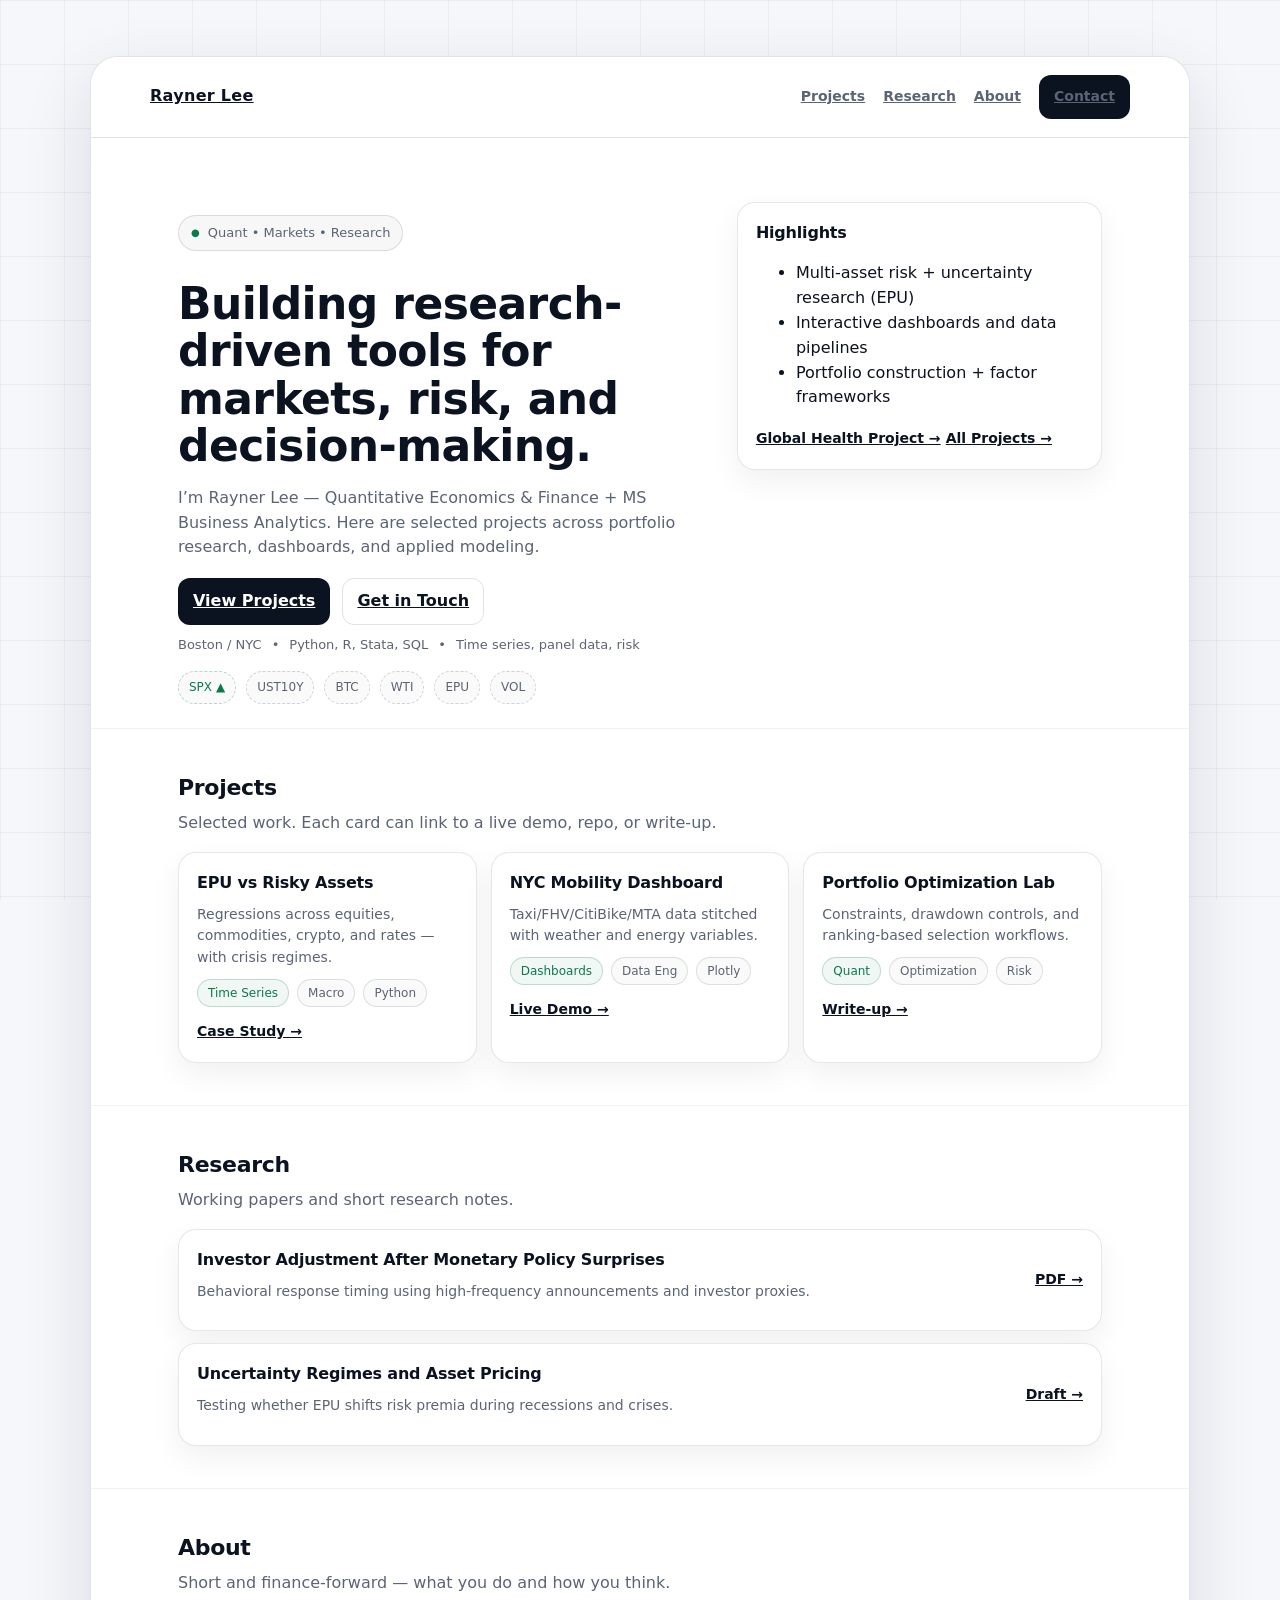
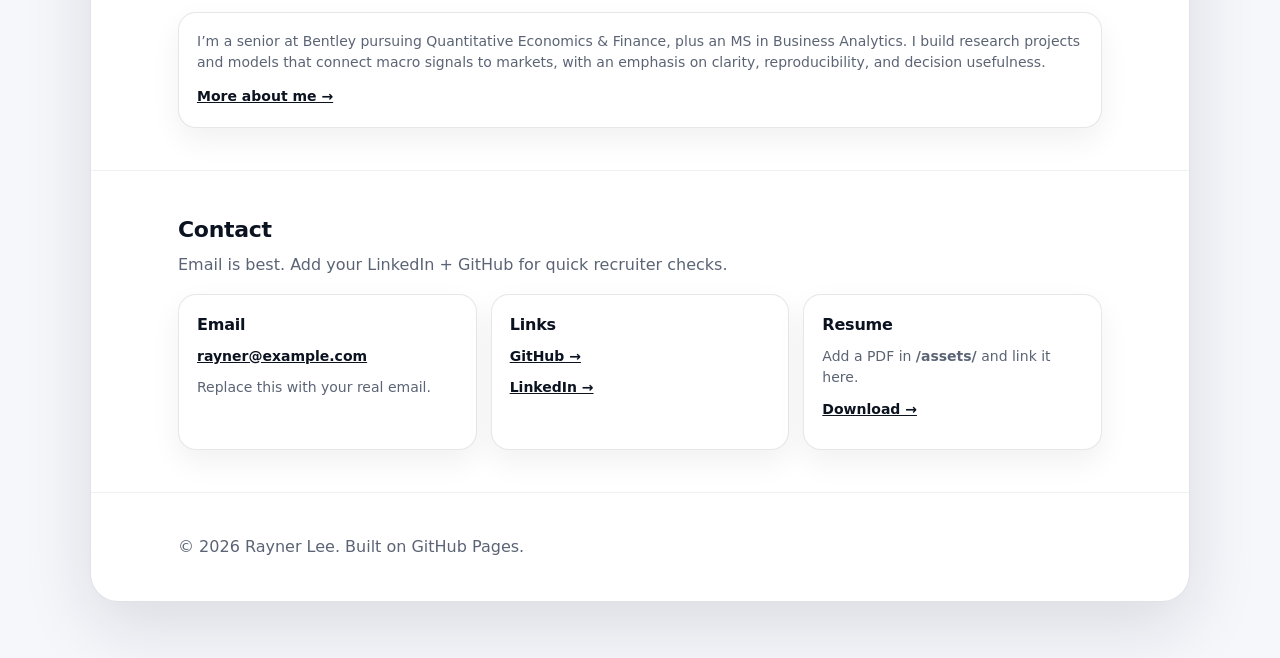
==== index.html @ f7253c4e "Edit index and css" ====
<!doctype html>
<html lang="en">
<head>
  <meta charset="utf-8" />
  <meta name="viewport" content="width=device-width, initial-scale=1" />
  <title>Rayner Lee | Portfolio</title>
  <meta name="description" content="Rayner Lee — Quantitative Economics & Finance | Business Analytics. Portfolio, projects, research, and contact." />
  <link rel="stylesheet" href="assets/css/styles.css" />
</head>

<body>
  <div class="bg-grid"></div>
  <div class="bg-orb"></div>

  <div class="page">

    <header class="nav">
      <div class="container nav-inner">
        <a class="brand" href="#">Rayner Lee</a>

        <nav class="nav-links">
          <a href="#projects">Projects</a>
          <a href="#research">Research</a>
          <a href="#about">About</a>
          <a class="btn" href="#contact">Contact</a>
        </nav>
      </div>
    </header>

    <main>
      <section class="hero">
        <div class="container hero-grid">
          <div>
            <p class="pill">Quant • Markets • Research</p>

            <h1>Building research-driven tools for markets, risk, and decision-making.</h1>

            <p class="sub">
              I’m Rayner Lee — Quantitative Economics &amp; Finance + MS Business Analytics.
              Here are selected projects across portfolio research, dashboards, and applied modeling.
            </p>

            <div class="cta">
              <a class="btn" href="#projects">View Projects</a>
              <a class="btn ghost" href="#contact">Get in Touch</a>
            </div>

            <div class="meta">
              <span>Boston / NYC</span>
              <span>•</span>
              <span>Python, R, Stata, SQL</span>
              <span>•</span>
              <span>Time series, panel data, risk</span>
            </div>

            <!-- Optional “finance ticker” strip -->
            <div class="ticker">
              <span>SPX ▲</span>
              <span>UST10Y</span>
              <span>BTC</span>
              <span>WTI</span>
              <span>EPU</span>
              <span>VOL</span>
            </div>
          </div>

          <div class="card hero-card">
            <h3>Highlights</h3>
            <ul>
              <li>Multi-asset risk + uncertainty research (EPU)</li>
              <li>Interactive dashboards and data pipelines</li>
              <li>Portfolio construction + factor frameworks</li>
            </ul>

            <div class="links">
              <a href="globalhealth/" class="link">Global Health Project →</a>
              <a href="#projects" class="link">All Projects →</a>
            </div>
          </div>
        </div>
      </section>

      <!-- PROJECTS -->
      <section id="projects" class="section">
        <div class="container">
          <div class="section-head">
            <h2>Projects</h2>
            <p>Selected work. Each card can link to a live demo, repo, or write-up.</p>
          </div>

          <div class="grid">
            <article class="card">
              <h3>EPU vs Risky Assets</h3>
              <p>Regressions across equities, commodities, crypto, and rates — with crisis regimes.</p>
              <div class="tags">
                <span>Time Series</span><span>Macro</span><span>Python</span>
              </div>
              <a class="link" href="#">Case Study →</a>
            </article>

            <article class="card">
              <h3>NYC Mobility Dashboard</h3>
              <p>Taxi/FHV/CitiBike/MTA data stitched with weather and energy variables.</p>
              <div class="tags">
                <span>Dashboards</span><span>Data Eng</span><span>Plotly</span>
              </div>
              <a class="link" href="#">Live Demo →</a>
            </article>

            <article class="card">
              <h3>Portfolio Optimization Lab</h3>
              <p>Constraints, drawdown controls, and ranking-based selection workflows.</p>
              <div class="tags">
                <span>Quant</span><span>Optimization</span><span>Risk</span>
              </div>
              <a class="link" href="#">Write-up →</a>
            </article>
          </div>
        </div>
      </section>

      <!-- RESEARCH -->
      <section id="research" class="section">
        <div class="container">
          <div class="section-head">
            <h2>Research</h2>
            <p>Working papers and short research notes.</p>
          </div>

          <div class="stack">
            <div class="card row">
              <div>
                <h3>Investor Adjustment After Monetary Policy Surprises</h3>
                <p>Behavioral response timing using high-frequency announcements and investor proxies.</p>
              </div>
              <a class="link" href="#">PDF →</a>
            </div>

            <div class="card row">
              <div>
                <h3>Uncertainty Regimes and Asset Pricing</h3>
                <p>Testing whether EPU shifts risk premia during recessions and crises.</p>
              </div>
              <a class="link" href="#">Draft →</a>
            </div>
          </div>
        </div>
      </section>

      <!-- ABOUT -->
      <section id="about" class="section">
        <div class="container">
          <div class="section-head">
            <h2>About</h2>
            <p>Short and finance-forward — what you do and how you think.</p>
          </div>

          <div class="card">
            <p>
              I’m a senior at Bentley pursuing Quantitative Economics &amp; Finance, plus an MS in Business Analytics.
              I build research projects and models that connect macro signals to markets, with an emphasis on
              clarity, reproducibility, and decision usefulness.
            </p>
            <a class="link" href="#">More about me →</a>
          </div>
        </div>
      </section>

      <!-- CONTACT -->
      <section id="contact" class="section">
        <div class="container">
          <div class="section-head">
            <h2>Contact</h2>
            <p>Email is best. Add your LinkedIn + GitHub for quick recruiter checks.</p>
          </div>

          <div class="grid">
            <div class="card">
              <h3>Email</h3>
              <p><a class="link" href="mailto:rayner@example.com">rayner@example.com</a></p>
              <p class="muted">Replace this with your real email.</p>
            </div>

            <div class="card">
              <h3>Links</h3>
              <p><a class="link" href="https://github.com/rjlee01">GitHub →</a></p>
              <p><a class="link" href="#">LinkedIn →</a></p>
            </div>

            <div class="card">
              <h3>Resume</h3>
              <p class="muted">Add a PDF in <strong>/assets/</strong> and link it here.</p>
              <p><a class="link" href="assets/Rayner_Lee_Resume.pdf" target="_blank" rel="noreferrer">Download →</a></p>
            </div>
          </div>
        </div>
      </section>
    </main>

    <footer class="footer">
      <div class="container">
        <p class="muted">© <span id="y"></span> Rayner Lee. Built on GitHub Pages.</p>
      </div>
    </footer>

  </div>

  <script>
    document.getElementById("y").textContent = new Date().getFullYear();
  </script>
</body>
</html>
---- assets/css/styles.css ----
:root{
  --bg: #f6f7fb;
  --panel: #ffffff;
  --text: #0b1220;
  --muted: #5b6475;
  --line: rgba(15, 23, 42, .12);

  /* finance accents */
  --navy: #0b1220;
  --green: #0a7a4b;
  --accent: #0b1220;  /* keep it institutional */
}

*{box-sizing:border-box}
html,body{margin:0;padding:0}

body{
  font-family: ui-sans-serif, system-ui, -apple-system, Segoe UI, Roboto, Helvetica, Arial;
  color: var(--text);
  background: var(--bg);
  line-height: 1.55;
}

/* ===== background like your references ===== */
.bg-grid{
  position: fixed;
  inset: 0;
  background-image:
    linear-gradient(to right, rgba(15,23,42,.045) 1px, transparent 1px),
    linear-gradient(to bottom, rgba(15,23,42,.045) 1px, transparent 1px);
  background-size: 64px 64px;
  pointer-events: none;
  z-index: 0;
}

.bg-orb{
  position: fixed;
  width: 900px;
  height: 900px;
  border-radius: 999px;
  left: 50%;
  top: 55%;
  transform: translate(-50%, -50%);
  background: radial-gradient(circle at 50% 50%, rgba(11,18,32,.06), rgba(11,18,32,0) 65%);
  pointer-events: none;
  z-index: 0;
}

/* ===== “rounded canvas” page ===== */
.page{
  position: relative;
  z-index: 1;
  max-width: 1100px;
  margin: 56px auto;
  padding: 0;
  background: var(--panel);
  border: 1px solid var(--line);
  border-radius: 28px;
  box-shadow: 0 24px 70px rgba(15, 23, 42, .12);
  overflow: hidden;
}

/* container inside the panel */
.container{
  max-width: 980px;
  margin: 0 auto;
  padding: 0 28px;
}

/* ===== nav inside the panel ===== */
.nav{
  position: sticky;
  top: 0;
  background: rgba(255,255,255,.92);
  backdrop-filter: blur(10px);
  border-bottom: 1px solid var(--line);
  z-index: 20;
}
.nav-inner{
  display:flex;
  align-items:center;
  justify-content:space-between;
  padding: 18px 0;
}
.brand{
  font-weight: 800;
  letter-spacing: .3px;
  color: var(--navy);
}
.nav-links{
  display:flex;
  gap: 18px;
  align-items:center;
}
.nav-links a{
  color: var(--muted);
  font-weight: 600;
  font-size: 14px;
}
.nav-links a:hover{color: var(--text)}

/* ===== buttons: finance / institutional ===== */
.btn{
  display:inline-flex;
  align-items:center;
  justify-content:center;
  padding: 10px 14px;
  border-radius: 12px;
  background: var(--accent);
  color: white;
  font-weight: 700;
  border: 1px solid rgba(11,18,32,.25);
}
.btn:hover{filter: brightness(1.06)}
.btn.ghost{
  background: transparent;
  color: var(--text);
  border: 1px solid var(--line);
}
.btn.ghost:hover{border-color: rgba(15,23,42,.22)}

/* ===== hero ===== */
.hero{
  padding: 64px 0 24px;
}

.hero-grid{
  display:grid;
  grid-template-columns: 1.25fr .85fr;
  gap: 22px;
  align-items: start;
}

.pill{
  display:inline-flex;
  align-items:center;
  gap: 8px;
  padding: 7px 12px;
  border: 1px solid var(--line);
  border-radius: 999px;
  color: var(--muted);
  font-size: 13px;
  background: rgba(15,23,42,.03);
}
.pill::before{
  content: "●";
  font-size: 10px;
  color: var(--green);
}

h1{
  font-size: 44px;
  line-height: 1.08;
  margin: 16px 0 10px;
  letter-spacing: -.6px;
}

.sub{
  color: var(--muted);
  font-size: 16px;
  max-width: 60ch;
}

.cta{
  display:flex;
  gap: 12px;
  margin: 18px 0 10px;
}

.meta{
  display:flex;
  gap: 10px;
  flex-wrap: wrap;
  color: var(--muted);
  font-size: 13px;
}

/* ===== section styling like clean portfolio templates ===== */
.section{
  padding: 42px 0;
  border-top: 1px solid rgba(15,23,42,.06);
}

.section-head{
  margin-bottom: 16px;
}
.section-head h2{
  margin: 0 0 6px;
  font-size: 22px;
  letter-spacing: -.3px;
}
.section-head p{
  margin: 0;
  color: var(--muted);
}

/* ===== cards: minimal, tight, finance ===== */
.grid{
  display:grid;
  grid-template-columns: repeat(3, 1fr);
  gap: 14px;
}

.stack{
  display:flex;
  flex-direction: column;
  gap: 12px;
}

.card{
  background: #fff;
  border: 1px solid rgba(15,23,42,.10);
  border-radius: 18px;
  padding: 18px;
  box-shadow: 0 12px 30px rgba(15, 23, 42, .06);
}

.card h3{
  margin: 0 0 8px;
  font-size: 16px;
  letter-spacing: -.2px;
}
.card p{
  margin: 0 0 10px;
  color: var(--muted);
  font-size: 14px;
}

.tags{
  display:flex;
  gap: 8px;
  flex-wrap: wrap;
  margin: 10px 0 12px;
}
.tags span{
  font-size: 12px;
  color: var(--muted);
  border: 1px solid rgba(15,23,42,.12);
  padding: 4px 10px;
  border-radius: 999px;
  background: rgba(15,23,42,.02);
}

/* make one tag look like "ticker" */
.tags span:first-child{
  color: var(--green);
  border-color: rgba(10,122,75,.22);
  background: rgba(10,122,75,.06);
}

/* row cards */
.row{
  display:flex;
  justify-content: space-between;
  gap: 14px;
  align-items: center;
}

.link{
  color: var(--navy);
  font-weight: 700;
  font-size: 14px;
}
.link:hover{text-decoration: underline}

.footer{
  padding: 26px 0;
  color: var(--muted);
  border-top: 1px solid rgba(15,23,42,.06);
}
.muted{color: var(--muted)}

/* responsive */
@media (max-width: 920px){
  .page{margin: 18px 14px; border-radius: 22px;}
  .hero-grid{grid-template-columns: 1fr}
  .grid{grid-template-columns: 1fr}
  h1{font-size: 34px}
}

.ticker{
  margin-top: 16px;
  display:flex;
  gap:10px;
  flex-wrap:wrap;
}
.ticker span{
  font-size: 12px;
  color: var(--muted);
  border: 1px dashed rgba(15,23,42,.18);
  padding: 6px 10px;
  border-radius: 999px;
  background: rgba(15,23,42,.02);
}
.ticker span:first-child{ color: var(--green); border-color: rgba(10,122,75,.28); }
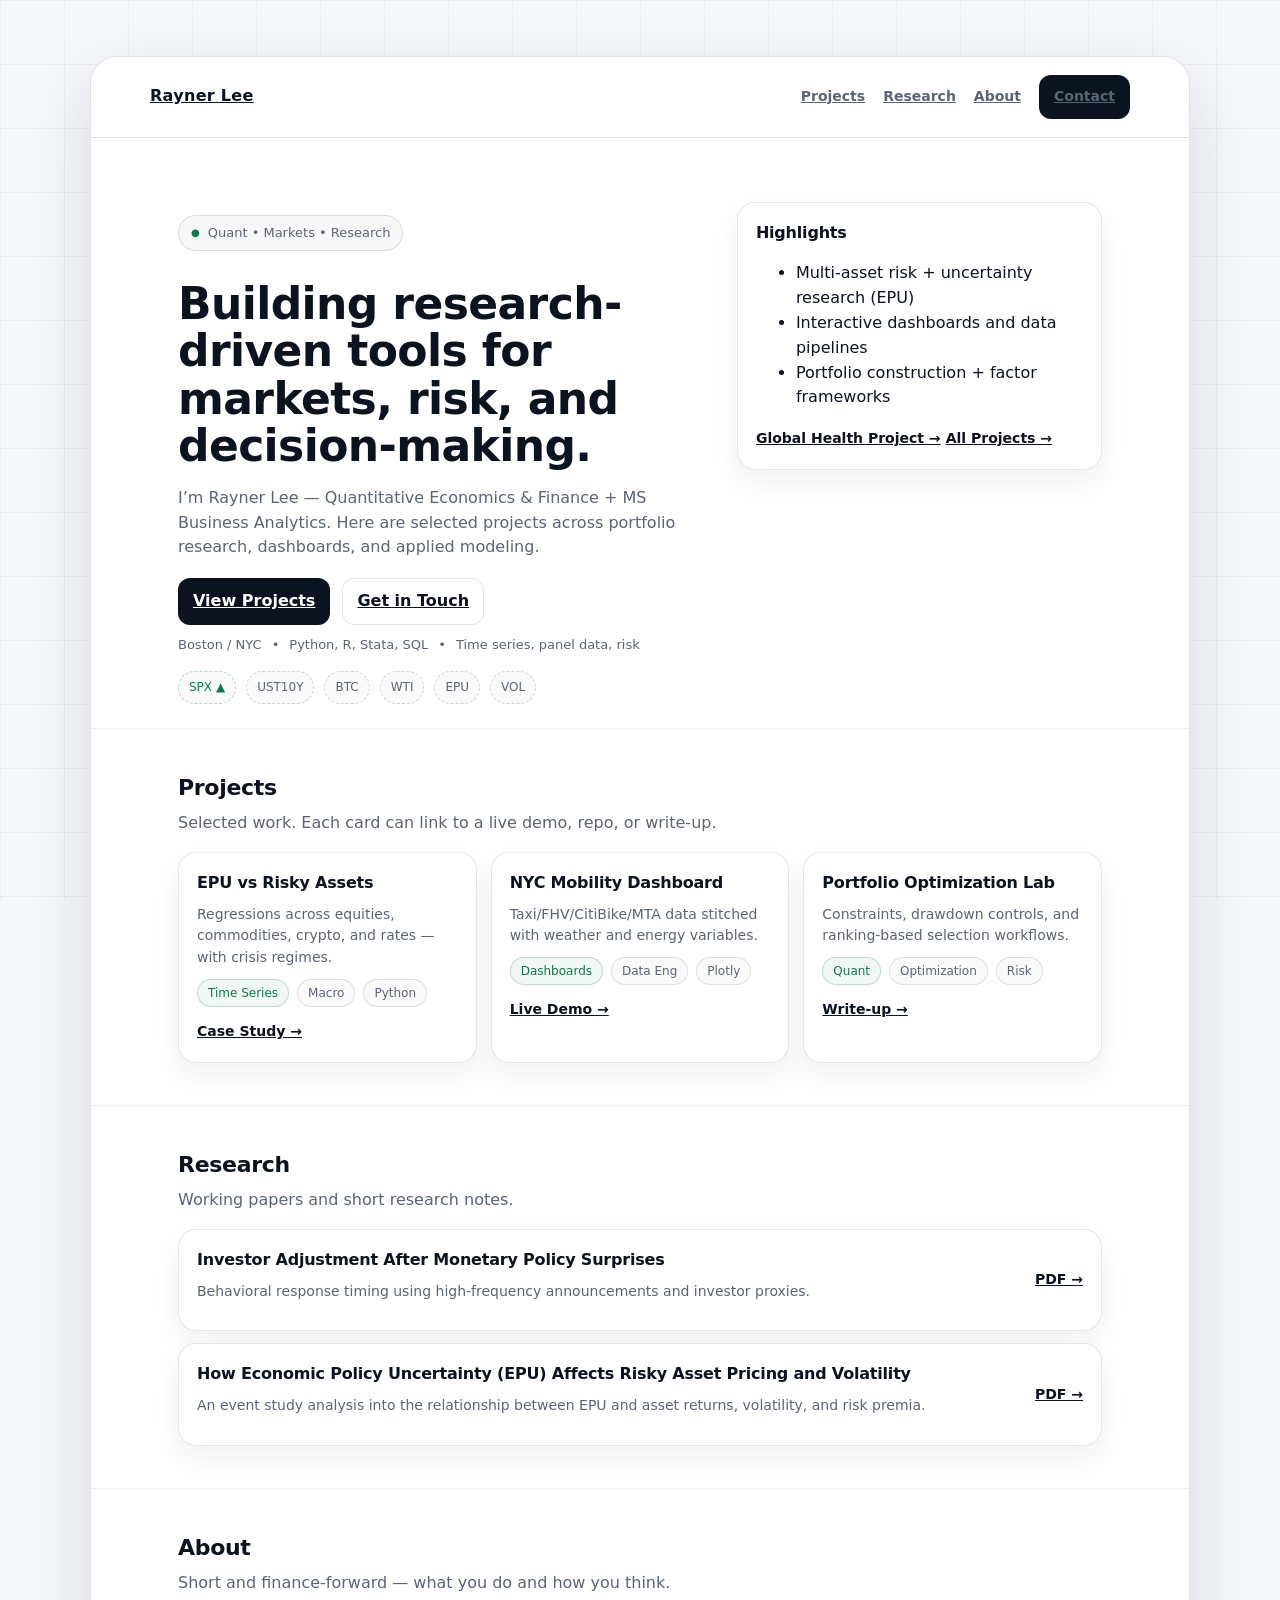
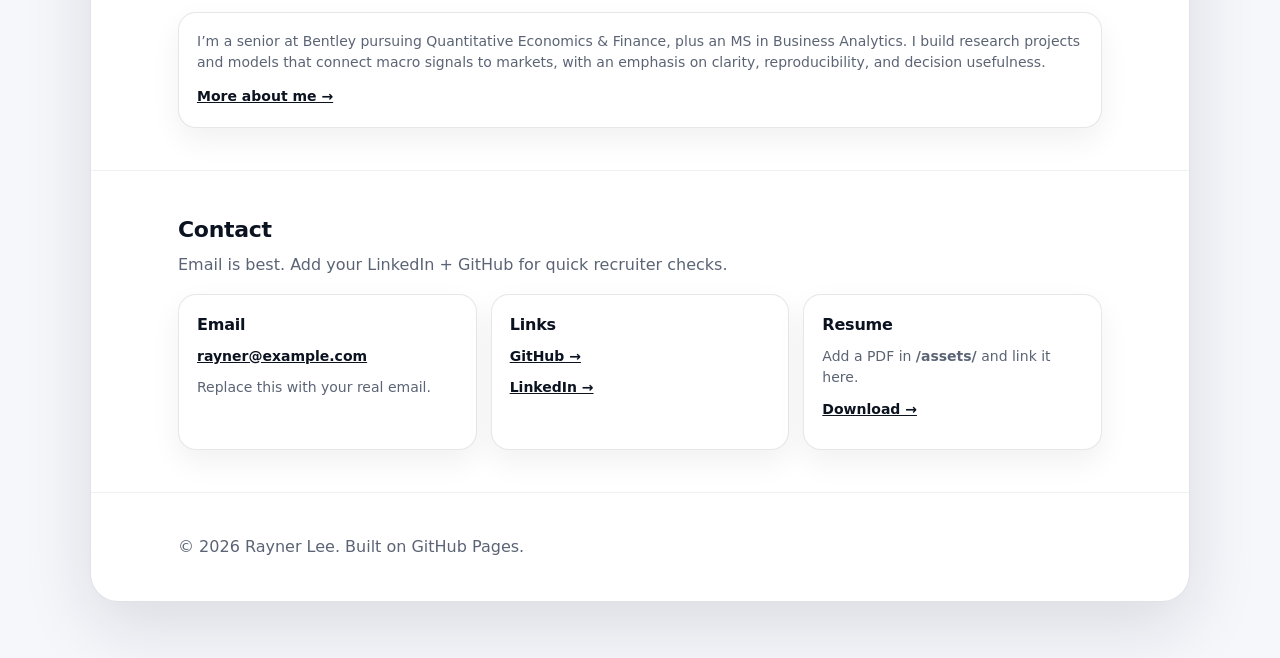
==== commit c84600a7: "Fixed PDF EPU" ====
--- a/index.html
+++ b/index.html
@@ -138,10 +138,10 @@
 
             <div class="card row">
               <div>
-                <h3>Uncertainty Regimes and Asset Pricing</h3>
-                <p>Testing whether EPU shifts risk premia during recessions and crises.</p>
-              </div>
-              <a class="link" href="#">Draft →</a>
+                <h3>How Economic Policy Uncertainty (EPU) Affects Risky Asset Pricing and Volatility</h3>
+                <p>An event study analysis into the relationship between EPU and asset returns, volatility, and risk premia.</p>
+              </div>
+              <a class="link" href="assets/EPU_Risky_Assets.pdf" target="_blank" rel="noreferrer">PDF →</a>
             </div>
           </div>
         </div>
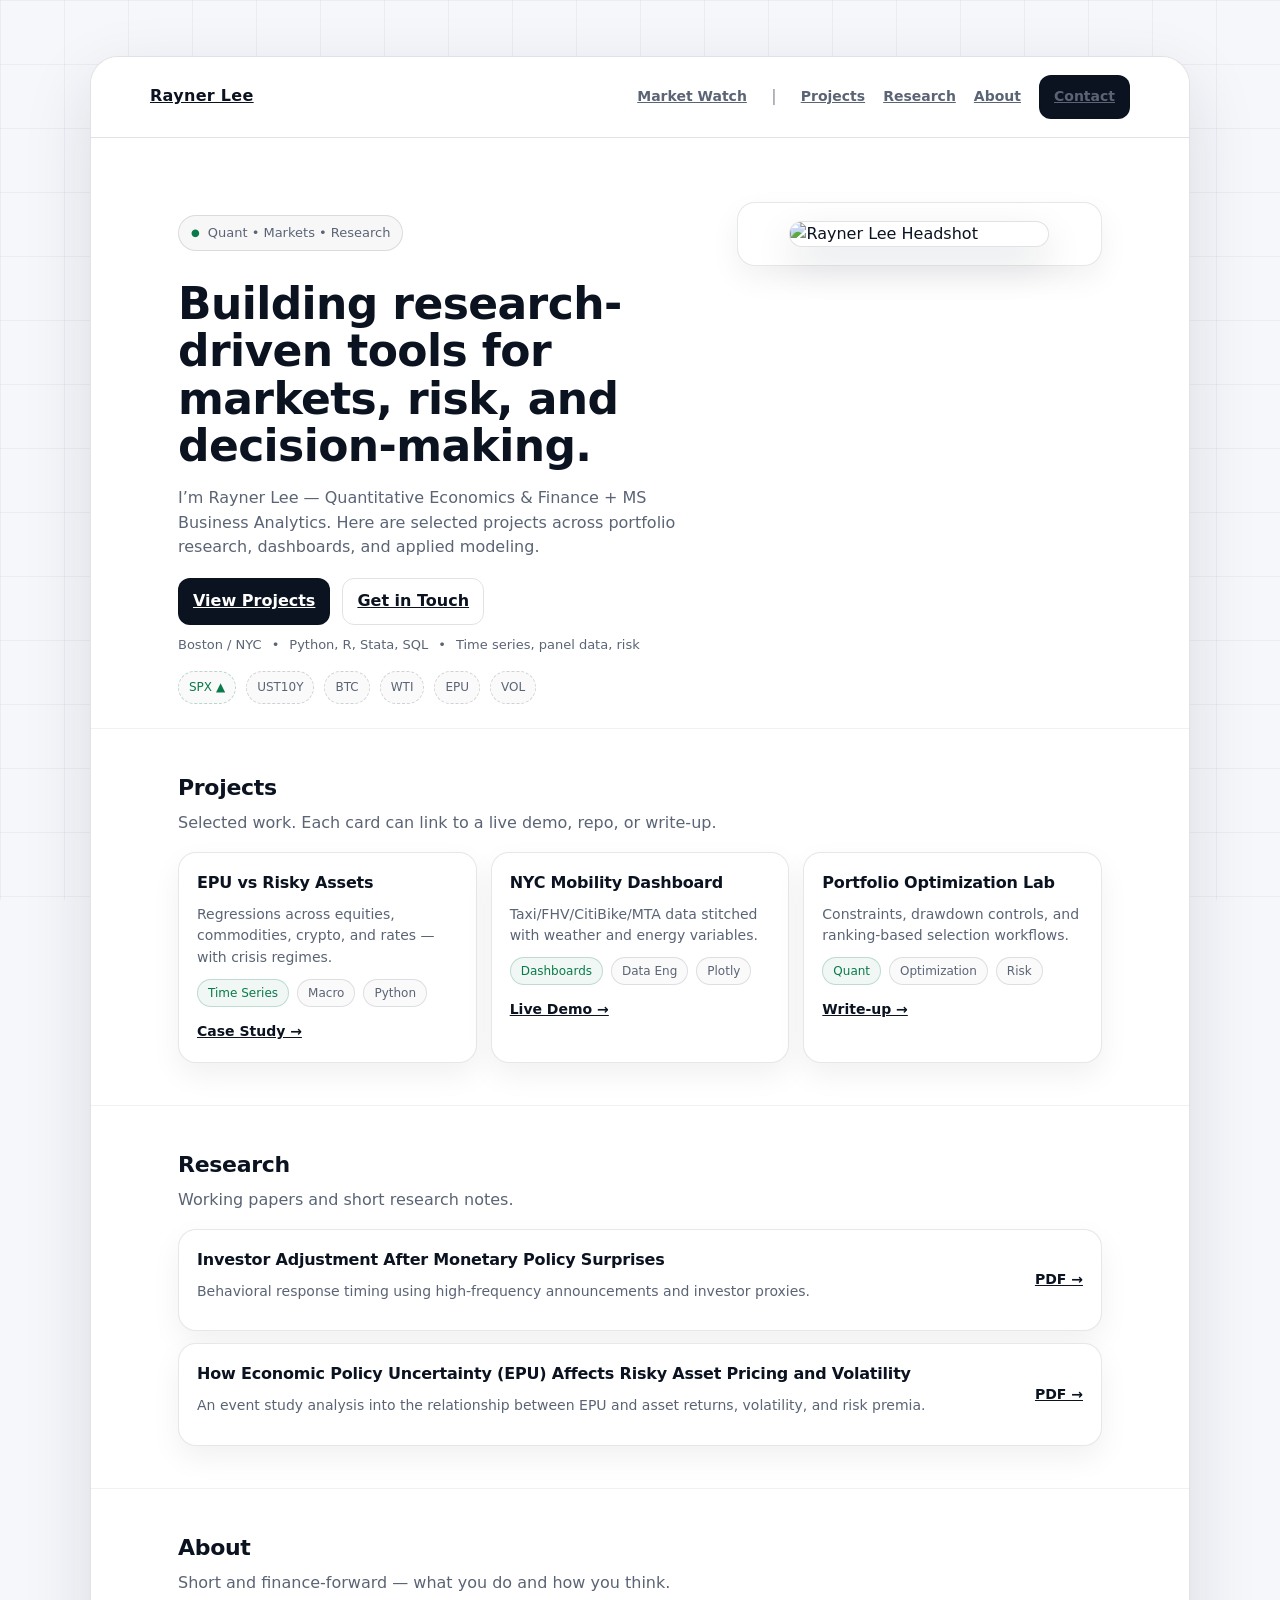
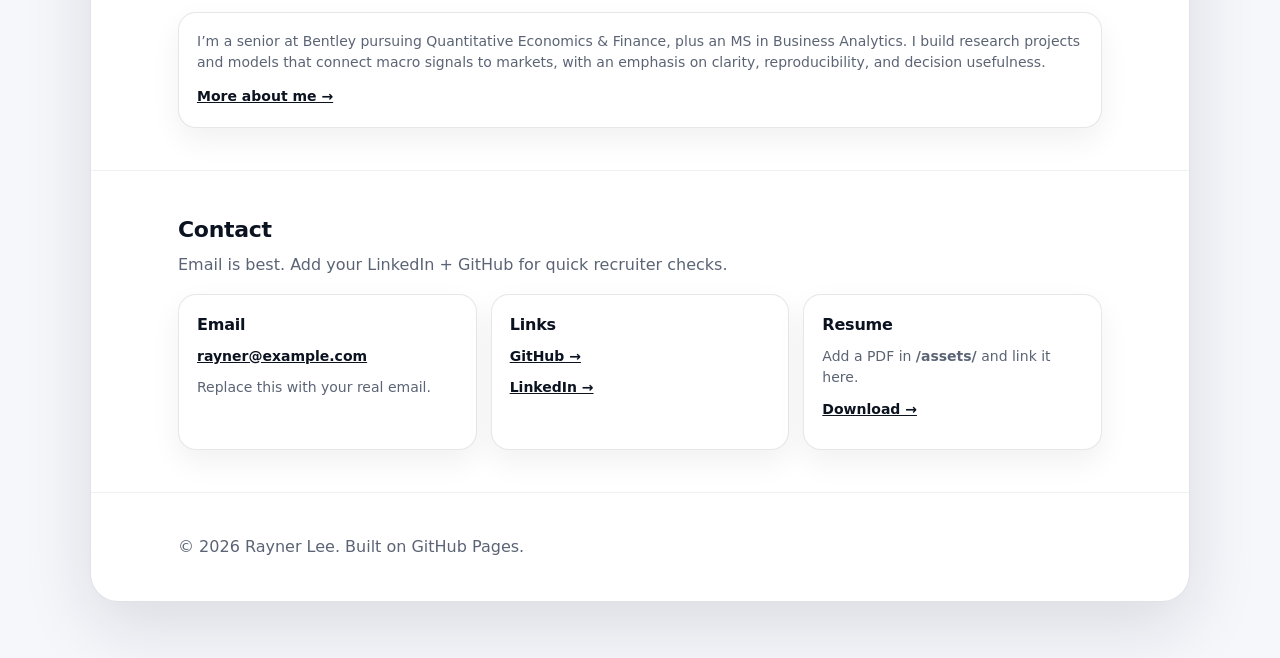
==== commit 9d19e0e9: "Edit heading and photo" ====
--- a/index.html
+++ b/index.html
@@ -19,6 +19,10 @@
         <a class="brand" href="#">Rayner Lee</a>
 
         <nav class="nav-links">
+          <a href="market-watch.html">Market Watch</a>
+
+          <span class="nav-sep">|</span>
+
           <a href="#projects">Projects</a>
           <a href="#research">Research</a>
           <a href="#about">About</a>
@@ -65,16 +69,8 @@
           </div>
 
           <div class="card hero-card">
-            <h3>Highlights</h3>
-            <ul>
-              <li>Multi-asset risk + uncertainty research (EPU)</li>
-              <li>Interactive dashboards and data pipelines</li>
-              <li>Portfolio construction + factor frameworks</li>
-            </ul>
-
-            <div class="links">
-              <a href="globalhealth/" class="link">Global Health Project →</a>
-              <a href="#projects" class="link">All Projects →</a>
+            <div class="hero-photo">
+                <img src="assets/img/Rayner_Headshot.jpg" alt="Rayner Lee Headshot">
             </div>
           </div>
         </div>
--- a/assets/css/styles.css
+++ b/assets/css/styles.css
@@ -99,6 +99,17 @@
 }
 .nav-links a:hover{color: var(--text)}
 
+.nav-sep{
+  color: rgba(15,23,42,.35);
+  font-weight: 600;
+  margin: 0 6px;
+  user-select: none;
+}
+
+@media (max-width: 720px){
+  .nav-sep{ display:none; }
+}
+
 /* ===== buttons: finance / institutional ===== */
 .btn{
   display:inline-flex;
@@ -293,3 +304,19 @@
   background: rgba(15,23,42,.02);
 }
 .ticker span:first-child{ color: var(--green); border-color: rgba(10,122,75,.28); }
+
+
+.hero-photo{
+  display:flex;
+  align-items:flex-start;
+  justify-content:center;
+}
+
+.hero-photo img{
+  width: 260px;
+  max-width: 100%;
+  border-radius: 18px;
+  border: 1px solid rgba(15,23,42,.12);
+  box-shadow: 0 16px 40px rgba(15,23,42,.12);
+  background: white;
+}
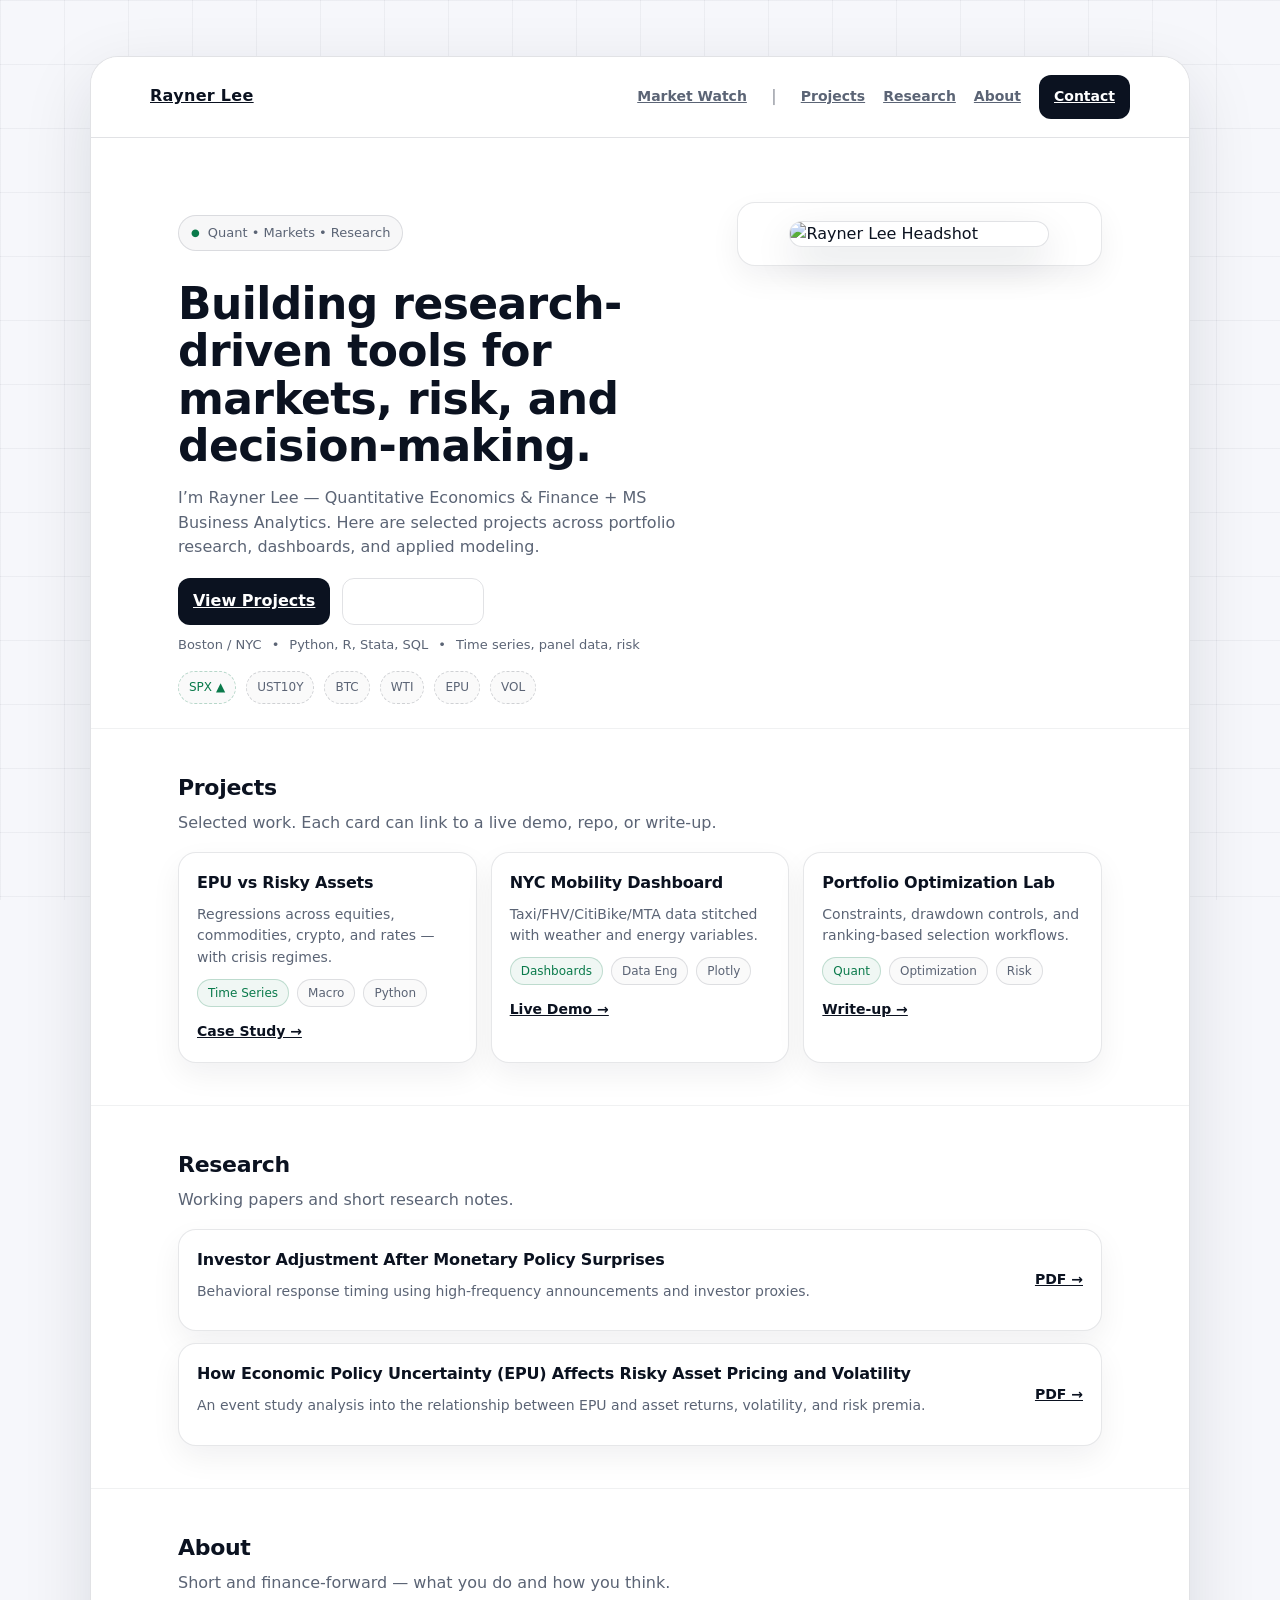
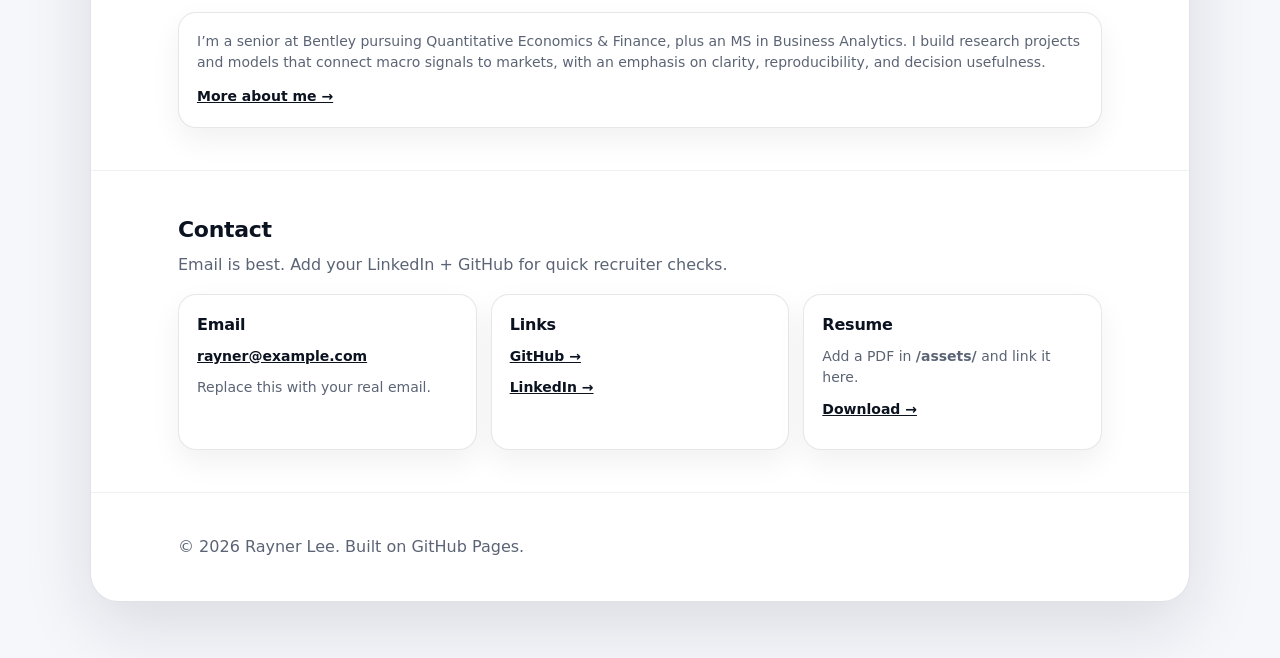
==== commit 3ecd0580: "Edit Button Color" ====
--- a/index.html
+++ b/index.html
@@ -70,7 +70,7 @@
 
           <div class="card hero-card">
             <div class="hero-photo">
-                <img src="assets/img/Rayner_Headshot.jpg" alt="Rayner Lee Headshot">
+                <img src="assets/img/Rayner_Headshot.JPG" alt="Rayner Lee Headshot">
             </div>
           </div>
         </div>
--- a/assets/css/styles.css
+++ b/assets/css/styles.css
@@ -128,7 +128,12 @@
   color: var(--text);
   border: 1px solid var(--line);
 }
-.btn.ghost:hover{border-color: rgba(15,23,42,.22)}
+.btn.ghost:hover{border-color: rgba(251, 252, 255, 0.22)}
+
+.btn,
+.btn:visited {
+  color: #ffffff !important;
+}
 
 /* ===== hero ===== */
 .hero{
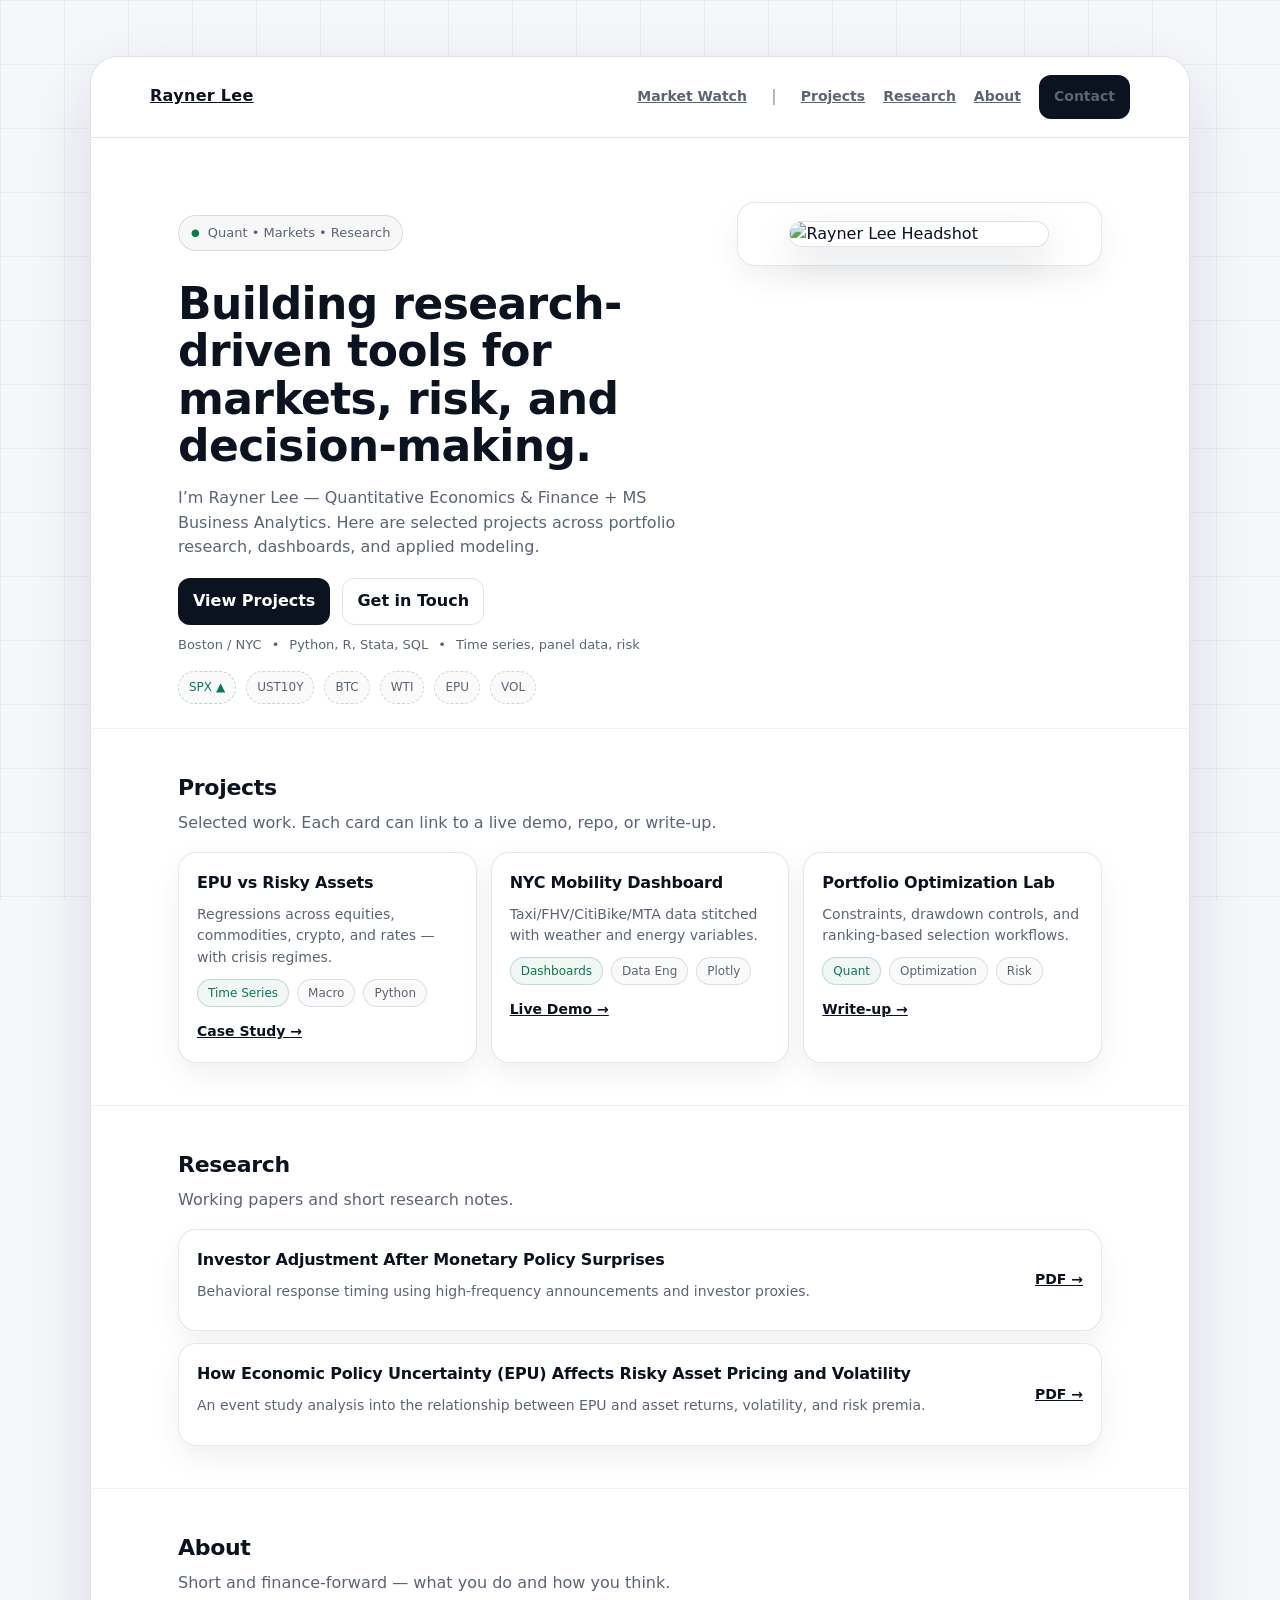
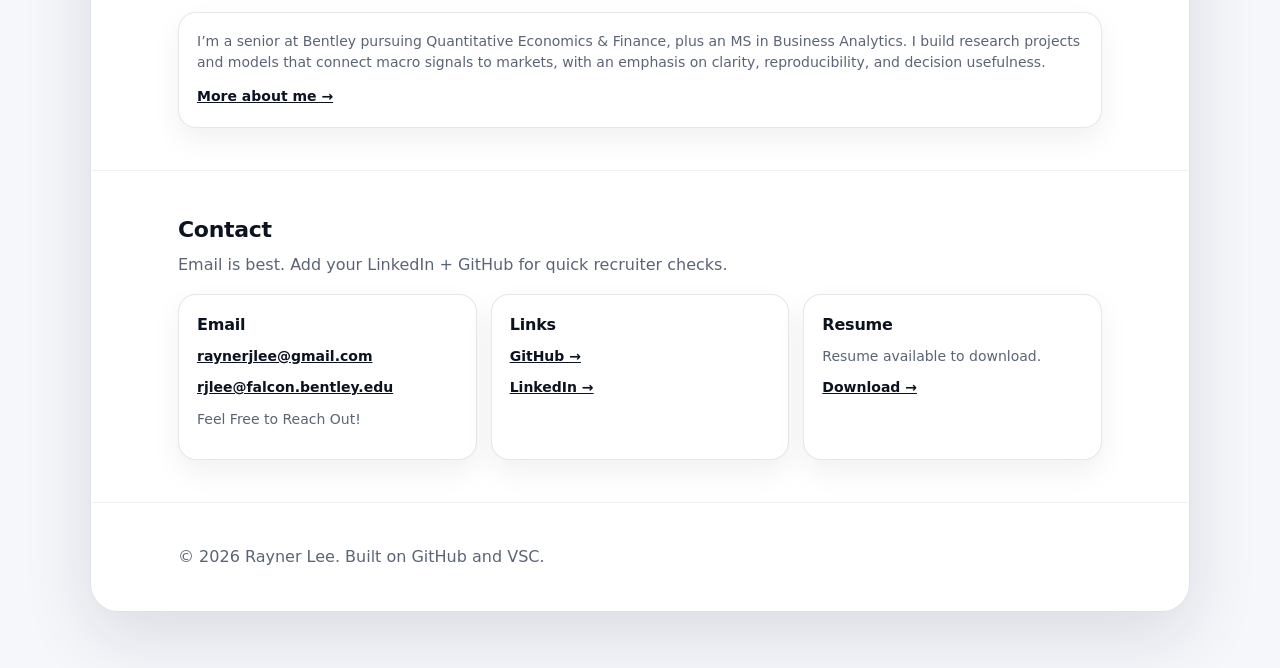
==== commit db426a7a: "Add resume and edits" ====
--- a/index.html
+++ b/index.html
@@ -173,19 +173,20 @@
           <div class="grid">
             <div class="card">
               <h3>Email</h3>
-              <p><a class="link" href="mailto:rayner@example.com">rayner@example.com</a></p>
-              <p class="muted">Replace this with your real email.</p>
+              <p><a class="link" href="mailto:raynerjlee@gmail.com">raynerjlee@gmail.com</a></p>
+              <p><a class="link" href="mailto:rjlee@falcon.bentley.edu">rjlee@falcon.bentley.edu</a></p>
+              <p class="muted">Feel Free to Reach Out!</p>
             </div>
 
             <div class="card">
               <h3>Links</h3>
               <p><a class="link" href="https://github.com/rjlee01">GitHub →</a></p>
-              <p><a class="link" href="#">LinkedIn →</a></p>
+              <p><a class="link" href="https://linkedin.com/in/raynerjlee">LinkedIn →</a></p>
             </div>
 
             <div class="card">
               <h3>Resume</h3>
-              <p class="muted">Add a PDF in <strong>/assets/</strong> and link it here.</p>
+              <p class="muted">Resume available to download.</p>
               <p><a class="link" href="assets/Rayner_Lee_Resume.pdf" target="_blank" rel="noreferrer">Download →</a></p>
             </div>
           </div>
@@ -195,7 +196,7 @@
 
     <footer class="footer">
       <div class="container">
-        <p class="muted">© <span id="y"></span> Rayner Lee. Built on GitHub Pages.</p>
+        <p class="muted">© <span id="y"></span> Rayner Lee. Built on GitHub and VSC.</p>
       </div>
     </footer>
 
--- a/assets/css/styles.css
+++ b/assets/css/styles.css
@@ -118,21 +118,31 @@
   padding: 10px 14px;
   border-radius: 12px;
   background: var(--accent);
-  color: white;
+  color: #ffffff;
   font-weight: 700;
   border: 1px solid rgba(11,18,32,.25);
-}
-.btn:hover{filter: brightness(1.06)}
+  text-decoration: none;
+}
+
+.btn:hover{
+  filter: brightness(1.06);
+  color: #ffffff;
+}
+
 .btn.ghost{
   background: transparent;
   color: var(--text);
   border: 1px solid var(--line);
 }
-.btn.ghost:hover{border-color: rgba(251, 252, 255, 0.22)}
-
-.btn,
-.btn:visited {
-  color: #ffffff !important;
+
+.btn.ghost:hover{
+  background: rgba(15,23,42,.04);
+  border-color: rgba(15,23,42,.22);
+  color: var(--text);
+}
+
+.btn:visited{
+  color: inherit;
 }
 
 /* ===== hero ===== */
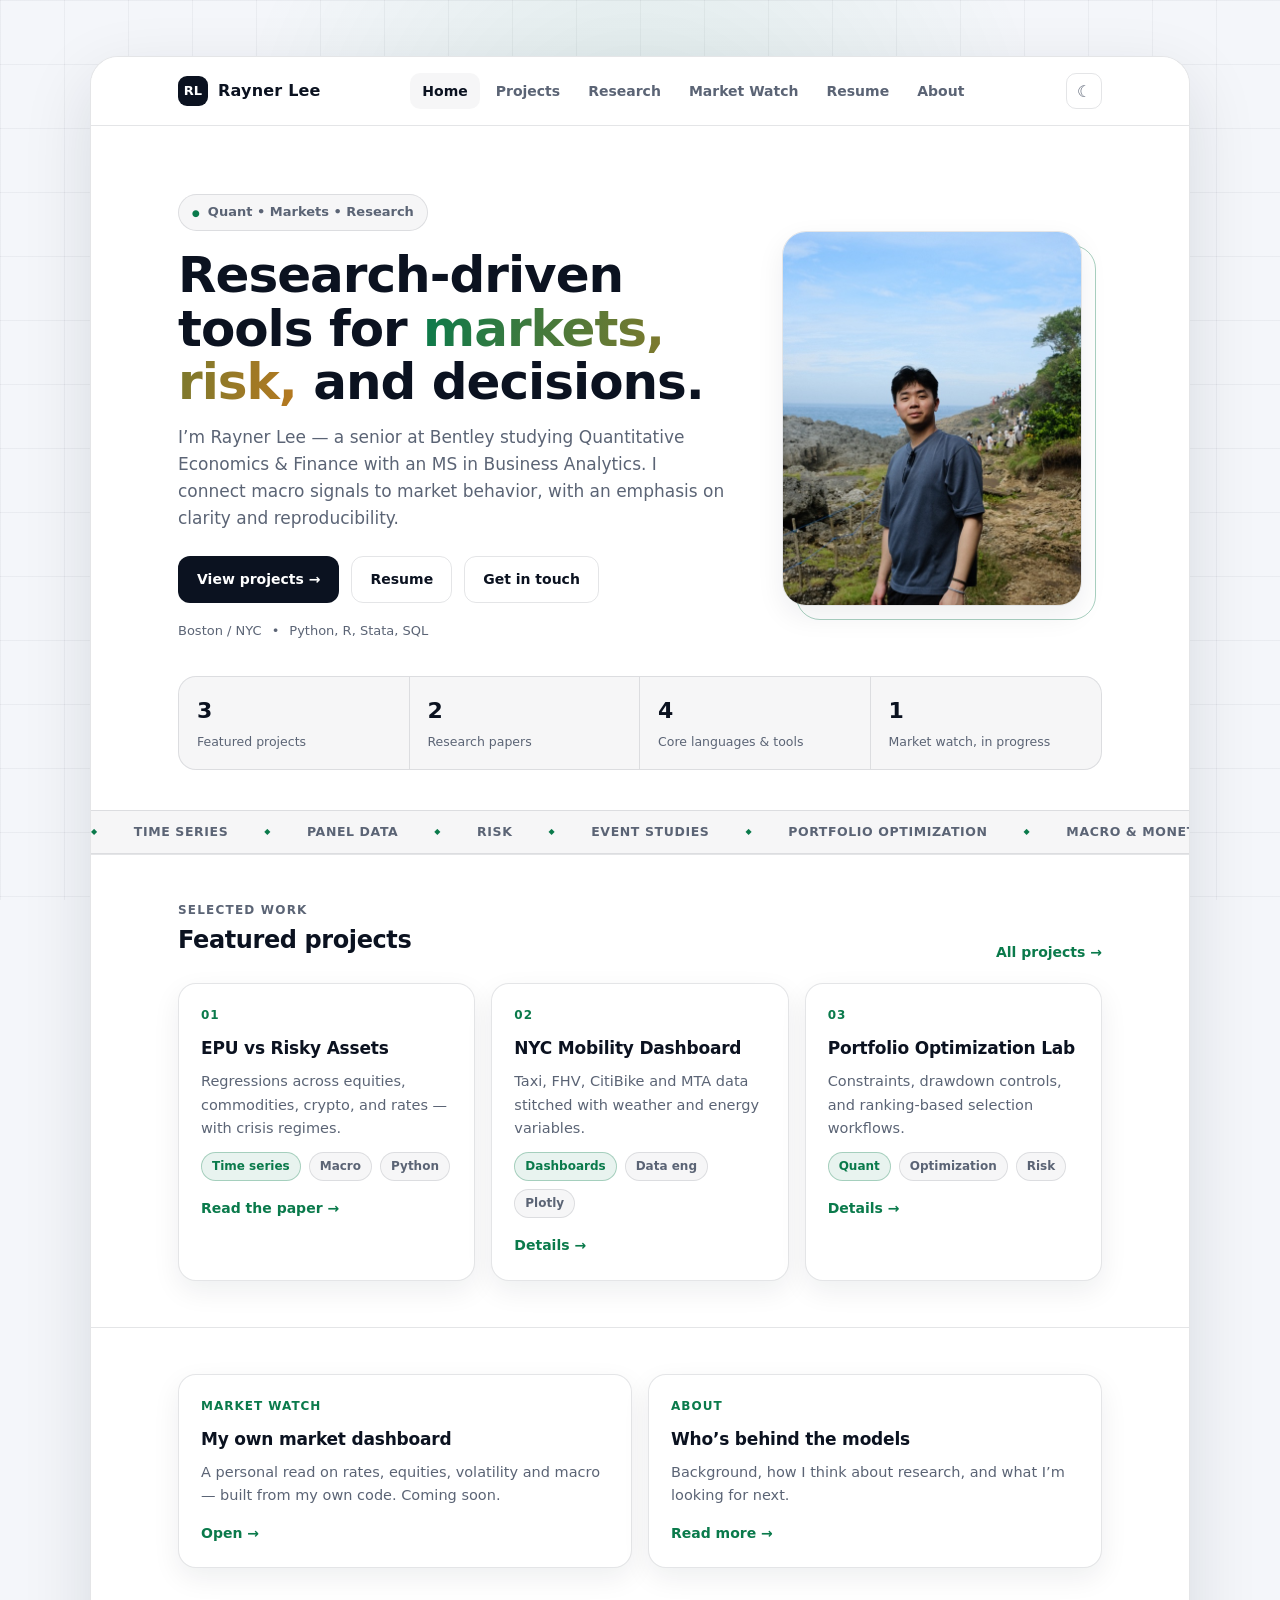
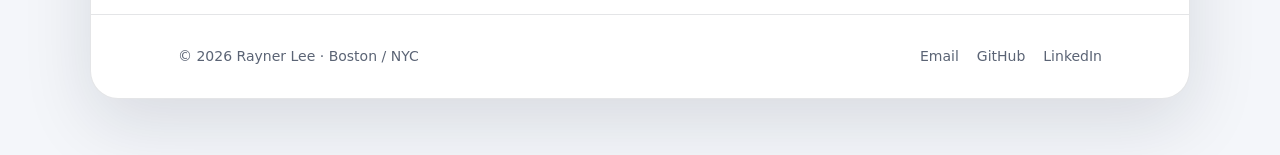
==== commit 72f9a3f6: "Redesign site: multi-page layout, dark mode, fix broken links, optimize headshot Co-Authored-By: Cla" ====
--- a/index.html
+++ b/index.html
@@ -3,192 +3,125 @@
 <head>
   <meta charset="utf-8" />
   <meta name="viewport" content="width=device-width, initial-scale=1" />
-  <title>Rayner Lee | Portfolio</title>
-  <meta name="description" content="Rayner Lee — Quantitative Economics & Finance | Business Analytics. Portfolio, projects, research, and contact." />
+  <title>Rayner Lee | Quant & Economics Portfolio</title>
+  <meta name="description" content="Rayner Lee — Quantitative Economics & Finance and MS Business Analytics. Projects, research, and a personal market watch." />
+  <meta property="og:title" content="Rayner Lee | Quant & Economics Portfolio" />
+  <meta property="og:description" content="Rayner Lee — Quantitative Economics & Finance and MS Business Analytics. Projects, research, and a personal market watch." />
+  <meta property="og:type" content="website" />
+  <meta property="og:url" content="https://www.raynerlee.com/" />
+  <meta property="og:image" content="https://www.raynerlee.com/assets/img/headshot.jpg" />
+  <meta name="theme-color" content="#0b1220" />
+  <script>try{var t=localStorage.getItem("theme");if(!t&&matchMedia("(prefers-color-scheme: dark)").matches)t="dark";if(t)document.documentElement.dataset.theme=t}catch(e){}</script>
   <link rel="stylesheet" href="assets/css/styles.css" />
 </head>
-
 <body>
   <div class="bg-grid"></div>
   <div class="bg-orb"></div>
 
   <div class="page">
-
     <header class="nav">
       <div class="container nav-inner">
-        <a class="brand" href="#">Rayner Lee</a>
+        <a class="brand" href="index.html"><span class="brand-mark">RL</span>Rayner Lee</a>
 
-        <nav class="nav-links">
+        <nav class="nav-links" id="nav-links" aria-label="Main">
+          <a href="index.html" class="active" aria-current="page">Home</a>
+          <a href="projects.html">Projects</a>
+          <a href="research.html">Research</a>
           <a href="market-watch.html">Market Watch</a>
+          <a href="resume.html">Resume</a>
+          <a href="about.html">About</a>
+        </nav>
 
-          <span class="nav-sep">|</span>
-
-          <a href="#projects">Projects</a>
-          <a href="#research">Research</a>
-          <a href="#about">About</a>
-          <a class="btn" href="#contact">Contact</a>
-        </nav>
+        <div class="nav-tools">
+          <button class="icon-btn" id="theme-btn" aria-label="Toggle dark mode" type="button">☾</button>
+          <button class="icon-btn menu-btn" id="menu-btn" aria-label="Menu" aria-expanded="false" type="button">☰</button>
+        </div>
       </div>
     </header>
 
     <main>
       <section class="hero">
-        <div class="container hero-grid">
-          <div>
-            <p class="pill">Quant • Markets • Research</p>
-
-            <h1>Building research-driven tools for markets, risk, and decision-making.</h1>
-
-            <p class="sub">
-              I’m Rayner Lee — Quantitative Economics &amp; Finance + MS Business Analytics.
-              Here are selected projects across portfolio research, dashboards, and applied modeling.
-            </p>
-
-            <div class="cta">
-              <a class="btn" href="#projects">View Projects</a>
-              <a class="btn ghost" href="#contact">Get in Touch</a>
+        <div class="container">
+          <div class="hero-grid">
+            <div>
+              <p class="pill">Quant • Markets • Research</p>
+              <h1>Research-driven tools for <span class="grad">markets, risk,</span> and decisions.</h1>
+              <p class="sub">I’m Rayner Lee — a senior at Bentley studying Quantitative Economics &amp; Finance with an MS in Business Analytics. I connect macro signals to market behavior, with an emphasis on clarity and reproducibility.</p>
+              <div class="cta">
+                <a class="btn" href="projects.html">View projects →</a>
+                <a class="btn ghost" href="resume.html">Resume</a>
+                <a class="btn ghost" href="mailto:raynerjlee@gmail.com">Get in touch</a>
+              </div>
+              <div class="meta"><span>Boston / NYC</span><span>•</span><span>Python, R, Stata, SQL</span></div>
             </div>
-
-            <div class="meta">
-              <span>Boston / NYC</span>
-              <span>•</span>
-              <span>Python, R, Stata, SQL</span>
-              <span>•</span>
-              <span>Time series, panel data, risk</span>
-            </div>
-
-            <!-- Optional “finance ticker” strip -->
-            <div class="ticker">
-              <span>SPX ▲</span>
-              <span>UST10Y</span>
-              <span>BTC</span>
-              <span>WTI</span>
-              <span>EPU</span>
-              <span>VOL</span>
+            <div class="hero-photo">
+              <img src="assets/img/headshot.jpg" alt="Portrait of Rayner Lee" width="600" height="750" />
             </div>
           </div>
 
-          <div class="card hero-card">
-            <div class="hero-photo">
-                <img src="assets/img/Rayner_Headshot.JPG" alt="Rayner Lee Headshot">
-            </div>
+          <div class="stats reveal">
+            <div class="stat"><b>3</b><span>Featured projects</span></div>
+            <div class="stat"><b>2</b><span>Research papers</span></div>
+            <div class="stat"><b>4</b><span>Core languages &amp; tools</span></div>
+            <div class="stat"><b>1</b><span>Market watch, in progress</span></div>
           </div>
         </div>
       </section>
 
-      <!-- PROJECTS -->
-      <section id="projects" class="section">
+      <div class="marquee" aria-hidden="true">
+        <div class="marquee-track">
+          <span>Time series</span><span>Panel data</span><span>Risk</span><span>Event studies</span><span>Portfolio optimization</span><span>Macro &amp; monetary policy</span><span>Volatility</span><span>Regime analysis</span>
+          <span>Time series</span><span>Panel data</span><span>Risk</span><span>Event studies</span><span>Portfolio optimization</span><span>Macro &amp; monetary policy</span><span>Volatility</span><span>Regime analysis</span>
+        </div>
+      </div>
+
+      <section class="section">
         <div class="container">
-          <div class="section-head">
-            <h2>Projects</h2>
-            <p>Selected work. Each card can link to a live demo, repo, or write-up.</p>
+          <div class="section-head reveal">
+            <div><p class="eyebrow">Selected work</p><h2>Featured projects</h2></div>
+            <a class="link" href="projects.html">All projects →</a>
           </div>
-
           <div class="grid">
-            <article class="card">
+            <a class="card reveal" href="research.html">
+              <span class="num">01</span>
               <h3>EPU vs Risky Assets</h3>
               <p>Regressions across equities, commodities, crypto, and rates — with crisis regimes.</p>
-              <div class="tags">
-                <span>Time Series</span><span>Macro</span><span>Python</span>
-              </div>
-              <a class="link" href="#">Case Study →</a>
-            </article>
-
-            <article class="card">
+              <div class="tags"><span>Time series</span><span>Macro</span><span>Python</span></div>
+              <span class="link">Read the paper →</span>
+            </a>
+            <a class="card reveal" href="projects.html#nyc-mobility">
+              <span class="num">02</span>
               <h3>NYC Mobility Dashboard</h3>
-              <p>Taxi/FHV/CitiBike/MTA data stitched with weather and energy variables.</p>
-              <div class="tags">
-                <span>Dashboards</span><span>Data Eng</span><span>Plotly</span>
-              </div>
-              <a class="link" href="#">Live Demo →</a>
-            </article>
-
-            <article class="card">
+              <p>Taxi, FHV, CitiBike and MTA data stitched with weather and energy variables.</p>
+              <div class="tags"><span>Dashboards</span><span>Data eng</span><span>Plotly</span></div>
+              <span class="link">Details →</span>
+            </a>
+            <a class="card reveal" href="projects.html#portfolio-lab">
+              <span class="num">03</span>
               <h3>Portfolio Optimization Lab</h3>
               <p>Constraints, drawdown controls, and ranking-based selection workflows.</p>
-              <div class="tags">
-                <span>Quant</span><span>Optimization</span><span>Risk</span>
-              </div>
-              <a class="link" href="#">Write-up →</a>
-            </article>
+              <div class="tags"><span>Quant</span><span>Optimization</span><span>Risk</span></div>
+              <span class="link">Details →</span>
+            </a>
           </div>
         </div>
       </section>
 
-      <!-- RESEARCH -->
-      <section id="research" class="section">
+      <section class="section">
         <div class="container">
-          <div class="section-head">
-            <h2>Research</h2>
-            <p>Working papers and short research notes.</p>
-          </div>
-
-          <div class="stack">
-            <div class="card row">
-              <div>
-                <h3>Investor Adjustment After Monetary Policy Surprises</h3>
-                <p>Behavioral response timing using high-frequency announcements and investor proxies.</p>
-              </div>
-              <a class="link" href="#">PDF →</a>
-            </div>
-
-            <div class="card row">
-              <div>
-                <h3>How Economic Policy Uncertainty (EPU) Affects Risky Asset Pricing and Volatility</h3>
-                <p>An event study analysis into the relationship between EPU and asset returns, volatility, and risk premia.</p>
-              </div>
-              <a class="link" href="assets/EPU_Risky_Assets.pdf" target="_blank" rel="noreferrer">PDF →</a>
-            </div>
-          </div>
-        </div>
-      </section>
-
-      <!-- ABOUT -->
-      <section id="about" class="section">
-        <div class="container">
-          <div class="section-head">
-            <h2>About</h2>
-            <p>Short and finance-forward — what you do and how you think.</p>
-          </div>
-
-          <div class="card">
-            <p>
-              I’m a senior at Bentley pursuing Quantitative Economics &amp; Finance, plus an MS in Business Analytics.
-              I build research projects and models that connect macro signals to markets, with an emphasis on
-              clarity, reproducibility, and decision usefulness.
-            </p>
-            <a class="link" href="#">More about me →</a>
-          </div>
-        </div>
-      </section>
-
-      <!-- CONTACT -->
-      <section id="contact" class="section">
-        <div class="container">
-          <div class="section-head">
-            <h2>Contact</h2>
-            <p>Email is best. Add your LinkedIn + GitHub for quick recruiter checks.</p>
-          </div>
-
-          <div class="grid">
-            <div class="card">
-              <h3>Email</h3>
-              <p><a class="link" href="mailto:raynerjlee@gmail.com">raynerjlee@gmail.com</a></p>
-              <p><a class="link" href="mailto:rjlee@falcon.bentley.edu">rjlee@falcon.bentley.edu</a></p>
-              <p class="muted">Feel Free to Reach Out!</p>
-            </div>
-
-            <div class="card">
-              <h3>Links</h3>
-              <p><a class="link" href="https://github.com/rjlee01">GitHub →</a></p>
-              <p><a class="link" href="https://linkedin.com/in/raynerjlee">LinkedIn →</a></p>
-            </div>
-
-            <div class="card">
-              <h3>Resume</h3>
-              <p class="muted">Resume available to download.</p>
-              <p><a class="link" href="assets/Rayner_Lee_Resume.pdf" target="_blank" rel="noreferrer">Download →</a></p>
-            </div>
+          <div class="grid two">
+            <a class="card reveal" href="market-watch.html">
+              <span class="num">MARKET WATCH</span>
+              <h3>My own market dashboard</h3>
+              <p>A personal read on rates, equities, volatility and macro — built from my own code. Coming soon.</p>
+              <span class="link">Open →</span>
+            </a>
+            <a class="card reveal" href="about.html">
+              <span class="num">ABOUT</span>
+              <h3>Who’s behind the models</h3>
+              <p>Background, how I think about research, and what I’m looking for next.</p>
+              <span class="link">Read more →</span>
+            </a>
           </div>
         </div>
       </section>
@@ -196,14 +129,16 @@
 
     <footer class="footer">
       <div class="container">
-        <p class="muted">© <span id="y"></span> Rayner Lee. Built on GitHub and VSC.</p>
+        <span>© <span id="y"></span> Rayner Lee · Boston / NYC</span>
+        <span class="footer-links">
+          <a href="mailto:raynerjlee@gmail.com">Email</a>
+          <a href="https://github.com/rjlee01" target="_blank" rel="noopener">GitHub</a>
+          <a href="https://linkedin.com/in/raynerjlee" target="_blank" rel="noopener">LinkedIn</a>
+        </span>
       </div>
     </footer>
-
   </div>
 
-  <script>
-    document.getElementById("y").textContent = new Date().getFullYear();
-  </script>
+  <script src="assets/js/site.js"></script>
 </body>
 </html>
--- a/assets/css/styles.css
+++ b/assets/css/styles.css
@@ -1,337 +1,341 @@
 :root{
-  --bg: #f6f7fb;
+  --bg: #f4f6fa;
   --panel: #ffffff;
   --text: #0b1220;
   --muted: #5b6475;
-  --line: rgba(15, 23, 42, .12);
-
-  /* finance accents */
+  --line: rgba(15, 23, 42, .11);
+  --soft: rgba(15, 23, 42, .035);
+
   --navy: #0b1220;
   --green: #0a7a4b;
-  --accent: #0b1220;  /* keep it institutional */
-}
-
-*{box-sizing:border-box}
-html,body{margin:0;padding:0}
+  --green-soft: rgba(10, 122, 75, .09);
+  --gold: #b7791f;
+  --grid: rgba(15, 23, 42, .045);
+  --shadow: 0 24px 70px rgba(15, 23, 42, .12);
+  --shadow-sm: 0 10px 28px rgba(15, 23, 42, .07);
+  --btn-bg: #0b1220;
+  --btn-fg: #ffffff;
+  --nav-bg: rgba(255, 255, 255, .86);
+}
+
+:root[data-theme="dark"]{
+  --bg: #070b14;
+  --panel: #0e1422;
+  --text: #e8ecf5;
+  --muted: #98a2b8;
+  --line: rgba(232, 236, 245, .12);
+  --soft: rgba(232, 236, 245, .04);
+
+  --navy: #e8ecf5;
+  --green: #3ddc97;
+  --green-soft: rgba(61, 220, 151, .12);
+  --gold: #f0b429;
+  --grid: rgba(232, 236, 245, .04);
+  --shadow: 0 24px 70px rgba(0, 0, 0, .5);
+  --shadow-sm: 0 10px 28px rgba(0, 0, 0, .35);
+  --btn-bg: #e8ecf5;
+  --btn-fg: #0b1220;
+  --nav-bg: rgba(14, 20, 34, .86);
+}
+
+*{ box-sizing: border-box }
+html{ scroll-behavior: smooth }
+html, body{ margin: 0; padding: 0 }
 
 body{
-  font-family: ui-sans-serif, system-ui, -apple-system, Segoe UI, Roboto, Helvetica, Arial;
+  font-family: ui-sans-serif, system-ui, -apple-system, "Segoe UI", Roboto, Helvetica, Arial, sans-serif;
   color: var(--text);
   background: var(--bg);
-  line-height: 1.55;
-}
-
-/* ===== background like your references ===== */
+  line-height: 1.6;
+  -webkit-font-smoothing: antialiased;
+  transition: background .25s ease, color .25s ease;
+}
+
+a{ color: inherit; text-decoration: none }
+img{ max-width: 100% }
+
+/* ===== background ===== */
 .bg-grid{
-  position: fixed;
-  inset: 0;
+  position: fixed; inset: 0;
   background-image:
-    linear-gradient(to right, rgba(15,23,42,.045) 1px, transparent 1px),
-    linear-gradient(to bottom, rgba(15,23,42,.045) 1px, transparent 1px);
+    linear-gradient(to right, var(--grid) 1px, transparent 1px),
+    linear-gradient(to bottom, var(--grid) 1px, transparent 1px);
   background-size: 64px 64px;
-  pointer-events: none;
-  z-index: 0;
-}
-
+  pointer-events: none; z-index: 0;
+}
 .bg-orb{
-  position: fixed;
-  width: 900px;
-  height: 900px;
-  border-radius: 999px;
-  left: 50%;
-  top: 55%;
-  transform: translate(-50%, -50%);
-  background: radial-gradient(circle at 50% 50%, rgba(11,18,32,.06), rgba(11,18,32,0) 65%);
-  pointer-events: none;
-  z-index: 0;
-}
-
-/* ===== “rounded canvas” page ===== */
+  position: fixed; width: 900px; height: 900px; border-radius: 999px;
+  left: 50%; top: 20%; transform: translate(-50%, -50%);
+  background: radial-gradient(circle at 50% 50%, rgba(10, 122, 75, .10), rgba(10, 122, 75, 0) 65%);
+  pointer-events: none; z-index: 0;
+}
+
+/* ===== rounded canvas ===== */
 .page{
-  position: relative;
-  z-index: 1;
+  position: relative; z-index: 1;
   max-width: 1100px;
   margin: 56px auto;
-  padding: 0;
   background: var(--panel);
   border: 1px solid var(--line);
   border-radius: 28px;
-  box-shadow: 0 24px 70px rgba(15, 23, 42, .12);
-  overflow: hidden;
-}
-
-/* container inside the panel */
-.container{
-  max-width: 980px;
-  margin: 0 auto;
-  padding: 0 28px;
-}
-
-/* ===== nav inside the panel ===== */
+  box-shadow: var(--shadow);
+  overflow: clip;
+  transition: background .25s ease, border-color .25s ease;
+}
+.container{ max-width: 980px; margin: 0 auto; padding: 0 28px }
+
+/* ===== nav ===== */
 .nav{
-  position: sticky;
-  top: 0;
-  background: rgba(255,255,255,.92);
-  backdrop-filter: blur(10px);
+  position: sticky; top: 0; z-index: 20;
+  background: var(--nav-bg);
+  backdrop-filter: blur(12px);
+  -webkit-backdrop-filter: blur(12px);
   border-bottom: 1px solid var(--line);
-  z-index: 20;
 }
 .nav-inner{
-  display:flex;
-  align-items:center;
-  justify-content:space-between;
-  padding: 18px 0;
+  display: flex; align-items: center; justify-content: space-between;
+  padding-block: 16px; gap: 16px;
 }
 .brand{
-  font-weight: 800;
-  letter-spacing: .3px;
-  color: var(--navy);
-}
-.nav-links{
-  display:flex;
-  gap: 18px;
-  align-items:center;
-}
+  display: inline-flex; align-items: center; gap: 10px;
+  font-weight: 800; letter-spacing: .2px; color: var(--navy);
+}
+.brand-mark{
+  width: 30px; height: 30px; border-radius: 9px;
+  display: grid; place-items: center;
+  background: var(--btn-bg); color: var(--btn-fg);
+  font-size: 13px; font-weight: 800; letter-spacing: 0;
+}
+.nav-links{ display: flex; align-items: center; gap: 4px }
 .nav-links a{
-  color: var(--muted);
-  font-weight: 600;
-  font-size: 14px;
-}
-.nav-links a:hover{color: var(--text)}
-
-.nav-sep{
-  color: rgba(15,23,42,.35);
-  font-weight: 600;
-  margin: 0 6px;
-  user-select: none;
-}
-
-@media (max-width: 720px){
-  .nav-sep{ display:none; }
-}
-
-/* ===== buttons: finance / institutional ===== */
+  color: var(--muted); font-weight: 600; font-size: 14px;
+  padding: 7px 12px; border-radius: 10px;
+  transition: color .15s ease, background .15s ease;
+}
+.nav-links a:hover{ color: var(--text); background: var(--soft) }
+.nav-links a.active{ color: var(--text); background: var(--soft) }
+.nav-links a.live::before{
+  content: ""; display: inline-block; width: 7px; height: 7px; margin-right: 7px;
+  border-radius: 50%; background: var(--green); vertical-align: 1px;
+  box-shadow: 0 0 0 0 var(--green); animation: pulse 2s infinite;
+}
+@keyframes pulse{
+  0%{ box-shadow: 0 0 0 0 rgba(10, 122, 75, .45) }
+  70%{ box-shadow: 0 0 0 7px rgba(10, 122, 75, 0) }
+  100%{ box-shadow: 0 0 0 0 rgba(10, 122, 75, 0) }
+}
+.nav-tools{ display: flex; align-items: center; gap: 8px }
+.icon-btn{
+  width: 36px; height: 36px; border-radius: 10px; cursor: pointer;
+  display: grid; place-items: center; font-size: 16px;
+  background: transparent; color: var(--muted);
+  border: 1px solid var(--line);
+  transition: background .15s ease, color .15s ease;
+}
+.icon-btn:hover{ background: var(--soft); color: var(--text) }
+.menu-btn{ display: none }
+
+/* ===== buttons ===== */
 .btn{
-  display:inline-flex;
-  align-items:center;
-  justify-content:center;
-  padding: 10px 14px;
-  border-radius: 12px;
-  background: var(--accent);
-  color: #ffffff;
-  font-weight: 700;
-  border: 1px solid rgba(11,18,32,.25);
-  text-decoration: none;
-}
-
-.btn:hover{
-  filter: brightness(1.06);
-  color: #ffffff;
-}
-
-.btn.ghost{
-  background: transparent;
-  color: var(--text);
-  border: 1px solid var(--line);
-}
-
-.btn.ghost:hover{
-  background: rgba(15,23,42,.04);
-  border-color: rgba(15,23,42,.22);
-  color: var(--text);
-}
-
-.btn:visited{
-  color: inherit;
-}
+  display: inline-flex; align-items: center; justify-content: center; gap: 8px;
+  padding: 11px 18px; border-radius: 12px; cursor: pointer;
+  background: var(--btn-bg); color: var(--btn-fg);
+  font-weight: 700; font-size: 14px; border: 1px solid transparent;
+  transition: transform .15s ease, box-shadow .15s ease, filter .15s ease;
+}
+.btn:hover{ transform: translateY(-1px); box-shadow: var(--shadow-sm); filter: brightness(1.08) }
+.btn.ghost{ background: transparent; color: var(--text); border-color: var(--line) }
+.btn.ghost:hover{ background: var(--soft); filter: none }
 
 /* ===== hero ===== */
-.hero{
-  padding: 64px 0 24px;
-}
-
+.hero{ padding: 68px 0 34px }
 .hero-grid{
-  display:grid;
-  grid-template-columns: 1.25fr .85fr;
-  gap: 22px;
-  align-items: start;
-}
-
+  display: grid; grid-template-columns: 1.3fr .8fr; gap: 34px; align-items: center;
+}
 .pill{
-  display:inline-flex;
-  align-items:center;
-  gap: 8px;
-  padding: 7px 12px;
-  border: 1px solid var(--line);
-  border-radius: 999px;
-  color: var(--muted);
-  font-size: 13px;
-  background: rgba(15,23,42,.03);
-}
-.pill::before{
-  content: "●";
-  font-size: 10px;
-  color: var(--green);
-}
+  display: inline-flex; align-items: center; gap: 8px;
+  padding: 7px 13px; margin: 0;
+  border: 1px solid var(--line); border-radius: 999px;
+  color: var(--muted); font-size: 13px; font-weight: 600;
+  background: var(--soft);
+}
+.pill::before{ content: "●"; font-size: 9px; color: var(--green) }
 
 h1{
-  font-size: 44px;
-  line-height: 1.08;
-  margin: 16px 0 10px;
-  letter-spacing: -.6px;
-}
-
-.sub{
-  color: var(--muted);
-  font-size: 16px;
-  max-width: 60ch;
-}
-
-.cta{
-  display:flex;
-  gap: 12px;
-  margin: 18px 0 10px;
-}
-
-.meta{
-  display:flex;
-  gap: 10px;
-  flex-wrap: wrap;
-  color: var(--muted);
-  font-size: 13px;
-}
-
-/* ===== section styling like clean portfolio templates ===== */
-.section{
-  padding: 42px 0;
-  border-top: 1px solid rgba(15,23,42,.06);
-}
-
-.section-head{
-  margin-bottom: 16px;
-}
-.section-head h2{
-  margin: 0 0 6px;
-  font-size: 22px;
-  letter-spacing: -.3px;
-}
-.section-head p{
-  margin: 0;
-  color: var(--muted);
-}
-
-/* ===== cards: minimal, tight, finance ===== */
-.grid{
-  display:grid;
-  grid-template-columns: repeat(3, 1fr);
-  gap: 14px;
-}
-
-.stack{
-  display:flex;
-  flex-direction: column;
-  gap: 12px;
-}
+  font-size: clamp(34px, 5vw, 50px);
+  line-height: 1.07; margin: 18px 0 14px; letter-spacing: -1px;
+}
+h1 .grad{
+  background: linear-gradient(100deg, var(--green), var(--gold));
+  -webkit-background-clip: text; background-clip: text; color: transparent;
+}
+.sub{ color: var(--muted); font-size: 17px; max-width: 58ch; margin: 0 }
+.cta{ display: flex; gap: 12px; flex-wrap: wrap; margin: 24px 0 18px }
+.meta{ display: flex; gap: 10px; flex-wrap: wrap; color: var(--muted); font-size: 13px }
+
+.hero-photo{ position: relative; justify-self: center; width: 100%; max-width: 300px }
+.hero-photo::before{
+  content: ""; position: absolute; inset: 14px -14px -14px 14px;
+  border-radius: 24px; border: 1.5px solid var(--green); opacity: .35;
+}
+.hero-photo img{
+  position: relative; display: block; width: 100%; height: auto; aspect-ratio: 4 / 5; object-fit: cover; object-position: center 30%;
+  border-radius: 24px; border: 1px solid var(--line); box-shadow: var(--shadow-sm);
+}
+
+/* ===== stat strip ===== */
+.stats{
+  display: grid; grid-template-columns: repeat(4, 1fr);
+  border: 1px solid var(--line); border-radius: 18px; overflow: hidden;
+  margin: 34px 0 6px; background: var(--soft);
+}
+.stat{ padding: 16px 18px; border-right: 1px solid var(--line) }
+.stat:last-child{ border-right: 0 }
+.stat b{ display: block; font-size: 22px; letter-spacing: -.5px }
+.stat span{ font-size: 12.5px; color: var(--muted) }
+
+/* ===== marquee ===== */
+.marquee{
+  border-top: 1px solid var(--line); border-bottom: 1px solid var(--line);
+  background: var(--soft); overflow: hidden; white-space: nowrap;
+}
+.marquee-track{
+  display: inline-flex; gap: 36px; padding: 11px 0;
+  animation: scroll 34s linear infinite;
+  font-size: 12.5px; font-weight: 700; letter-spacing: .6px;
+  text-transform: uppercase; color: var(--muted);
+}
+.marquee-track span::before{ content: "◆"; color: var(--green); margin-right: 36px; font-size: 8px; vertical-align: 2px }
+@keyframes scroll{ to{ transform: translateX(-50%) } }
+.marquee:hover .marquee-track{ animation-play-state: paused }
+
+/* ===== sections ===== */
+.section{ padding: 46px 0; border-top: 1px solid var(--line) }
+.section:first-of-type{ border-top: 0 }
+.page-head{ padding: 56px 0 10px }
+.page-head h1{ font-size: clamp(30px, 4vw, 40px); margin: 14px 0 8px }
+.section-head{ margin-bottom: 20px; display: flex; justify-content: space-between; align-items: end; gap: 12px; flex-wrap: wrap }
+.section-head h2{ margin: 0 0 4px; font-size: 24px; letter-spacing: -.4px }
+.section-head p{ margin: 0; color: var(--muted) }
+.eyebrow{
+  font-size: 12px; font-weight: 800; letter-spacing: 1.2px; text-transform: uppercase;
+  color: var(--green); margin: 0 0 6px;
+}
+
+/* ===== cards ===== */
+.grid{ display: grid; grid-template-columns: repeat(3, 1fr); gap: 16px }
+.grid.two{ grid-template-columns: repeat(2, 1fr) }
+.stack{ display: flex; flex-direction: column; gap: 14px }
 
 .card{
-  background: #fff;
-  border: 1px solid rgba(15,23,42,.10);
-  border-radius: 18px;
-  padding: 18px;
-  box-shadow: 0 12px 30px rgba(15, 23, 42, .06);
-}
-
-.card h3{
-  margin: 0 0 8px;
-  font-size: 16px;
-  letter-spacing: -.2px;
-}
-.card p{
-  margin: 0 0 10px;
-  color: var(--muted);
-  font-size: 14px;
-}
-
-.tags{
-  display:flex;
-  gap: 8px;
-  flex-wrap: wrap;
-  margin: 10px 0 12px;
-}
+  background: var(--panel); border: 1px solid var(--line);
+  border-radius: 18px; padding: 22px;
+  box-shadow: var(--shadow-sm);
+  transition: transform .2s ease, border-color .2s ease, box-shadow .2s ease;
+}
+a.card:hover, .card.lift:hover{
+  transform: translateY(-4px); border-color: var(--green);
+  box-shadow: 0 18px 40px rgba(10, 122, 75, .14);
+}
+.card h3{ margin: 0 0 8px; font-size: 17px; letter-spacing: -.2px }
+.card p{ margin: 0 0 12px; color: var(--muted); font-size: 14.5px }
+.card p:last-child{ margin-bottom: 0 }
+
+.card .num{
+  font-size: 12px; font-weight: 800; color: var(--green);
+  letter-spacing: 1px; margin-bottom: 10px; display: block;
+}
+.tags{ display: flex; gap: 8px; flex-wrap: wrap; margin: 12px 0 14px }
 .tags span{
-  font-size: 12px;
-  color: var(--muted);
-  border: 1px solid rgba(15,23,42,.12);
-  padding: 4px 10px;
-  border-radius: 999px;
-  background: rgba(15,23,42,.02);
-}
-
-/* make one tag look like "ticker" */
-.tags span:first-child{
-  color: var(--green);
-  border-color: rgba(10,122,75,.22);
-  background: rgba(10,122,75,.06);
-}
-
-/* row cards */
-.row{
-  display:flex;
-  justify-content: space-between;
-  gap: 14px;
-  align-items: center;
-}
-
-.link{
-  color: var(--navy);
-  font-weight: 700;
-  font-size: 14px;
-}
-.link:hover{text-decoration: underline}
-
-.footer{
-  padding: 26px 0;
-  color: var(--muted);
-  border-top: 1px solid rgba(15,23,42,.06);
-}
-.muted{color: var(--muted)}
-
-/* responsive */
+  font-size: 12px; color: var(--muted); font-weight: 600;
+  border: 1px solid var(--line); padding: 4px 10px; border-radius: 999px; background: var(--soft);
+}
+.tags span:first-child{ color: var(--green); border-color: rgba(10, 122, 75, .3); background: var(--green-soft) }
+
+.row{ display: flex; justify-content: space-between; gap: 18px; align-items: center }
+.link{ color: var(--green); font-weight: 700; font-size: 14px; white-space: nowrap }
+.link:hover{ text-decoration: underline }
+.soon{
+  font-size: 12px; font-weight: 700; color: var(--gold);
+  border: 1px solid rgba(183, 121, 31, .35); background: rgba(183, 121, 31, .08);
+  padding: 4px 10px; border-radius: 999px; white-space: nowrap;
+}
+
+/* ===== prose / about ===== */
+.prose{ max-width: 68ch }
+.prose p{ color: var(--muted); font-size: 16.5px }
+.prose strong{ color: var(--text) }
+.about-grid{ display: grid; grid-template-columns: .8fr 1.4fr; gap: 40px; align-items: start }
+.kv{ display: grid; gap: 0; border: 1px solid var(--line); border-radius: 16px; overflow: hidden }
+.kv div{ display: flex; justify-content: space-between; gap: 16px; padding: 13px 16px; border-bottom: 1px solid var(--line); font-size: 14px }
+.kv div:last-child{ border-bottom: 0 }
+.kv span{ color: var(--muted) }
+.kv b{ text-align: right }
+
+.timeline{ list-style: none; padding: 0; margin: 0; border-left: 2px solid var(--line) }
+.timeline li{ position: relative; padding: 0 0 22px 22px }
+.timeline li::before{
+  content: ""; position: absolute; left: -7px; top: 6px; width: 12px; height: 12px;
+  border-radius: 50%; background: var(--panel); border: 2px solid var(--green);
+}
+.timeline b{ display: block }
+.timeline span{ color: var(--muted); font-size: 14px }
+
+/* ===== resume viewer ===== */
+.pdf-frame{
+  width: 100%; height: 78vh; min-height: 520px;
+  border: 1px solid var(--line); border-radius: 16px; background: var(--soft);
+}
+
+/* ===== market watch placeholder ===== */
+.mw-panel{
+  border: 1px dashed var(--line); border-radius: 18px; padding: 34px;
+  background: var(--soft); text-align: center;
+}
+.mw-panel h3{ margin: 0 0 8px }
+.mw-panel p{ margin: 0 auto; color: var(--muted); max-width: 52ch }
+.skeleton{ display: grid; grid-template-columns: repeat(4, 1fr); gap: 12px; margin-bottom: 22px }
+.skeleton i{
+  display: block; height: 74px; border-radius: 14px; border: 1px solid var(--line);
+  background: linear-gradient(90deg, var(--soft), rgba(10, 122, 75, .08), var(--soft));
+  background-size: 200% 100%; animation: shimmer 2.4s linear infinite;
+}
+@keyframes shimmer{ to{ background-position: -200% 0 } }
+
+/* ===== footer ===== */
+.footer{ padding: 30px 0; color: var(--muted); border-top: 1px solid var(--line); font-size: 14px }
+.footer .container{ display: flex; justify-content: space-between; gap: 16px; flex-wrap: wrap }
+.footer a:hover{ color: var(--text) }
+.footer-links{ display: flex; gap: 18px }
+.muted{ color: var(--muted) }
+
+/* ===== reveal on scroll ===== */
+.reveal{ opacity: 0; transform: translateY(14px); transition: opacity .6s ease, transform .6s ease }
+.reveal.in{ opacity: 1; transform: none }
+@media (prefers-reduced-motion: reduce){
+  .reveal{ opacity: 1; transform: none; transition: none }
+  .marquee-track, .skeleton i, .nav-links a.live::before{ animation: none }
+  html{ scroll-behavior: auto }
+}
+
+/* ===== responsive ===== */
 @media (max-width: 920px){
-  .page{margin: 18px 14px; border-radius: 22px;}
-  .hero-grid{grid-template-columns: 1fr}
-  .grid{grid-template-columns: 1fr}
-  h1{font-size: 34px}
-}
-
-.ticker{
-  margin-top: 16px;
-  display:flex;
-  gap:10px;
-  flex-wrap:wrap;
-}
-.ticker span{
-  font-size: 12px;
-  color: var(--muted);
-  border: 1px dashed rgba(15,23,42,.18);
-  padding: 6px 10px;
-  border-radius: 999px;
-  background: rgba(15,23,42,.02);
-}
-.ticker span:first-child{ color: var(--green); border-color: rgba(10,122,75,.28); }
-
-
-.hero-photo{
-  display:flex;
-  align-items:flex-start;
-  justify-content:center;
-}
-
-.hero-photo img{
-  width: 260px;
-  max-width: 100%;
-  border-radius: 18px;
-  border: 1px solid rgba(15,23,42,.12);
-  box-shadow: 0 16px 40px rgba(15,23,42,.12);
-  background: white;
-}
+  .page{ margin: 14px; border-radius: 22px }
+  .hero-grid, .about-grid{ grid-template-columns: 1fr }
+  .hero-photo{ max-width: 240px; order: -1; justify-self: start }
+  .grid, .grid.two{ grid-template-columns: 1fr }
+  .stats{ grid-template-columns: repeat(2, 1fr) }
+  .stat:nth-child(2){ border-right: 0 }
+  .stat:nth-child(-n+2){ border-bottom: 1px solid var(--line) }
+  .skeleton{ grid-template-columns: repeat(2, 1fr) }
+
+  .menu-btn{ display: grid }
+  .nav-links{
+    display: none; position: absolute; left: 0; right: 0; top: 100%;
+    flex-direction: column; align-items: stretch; padding: 10px 16px 16px;
+    background: var(--panel); border-bottom: 1px solid var(--line);
+  }
+  .nav-links.open{ display: flex }
+  .nav-links a{ padding: 12px }
+  .row{ flex-direction: column; align-items: flex-start }
+}
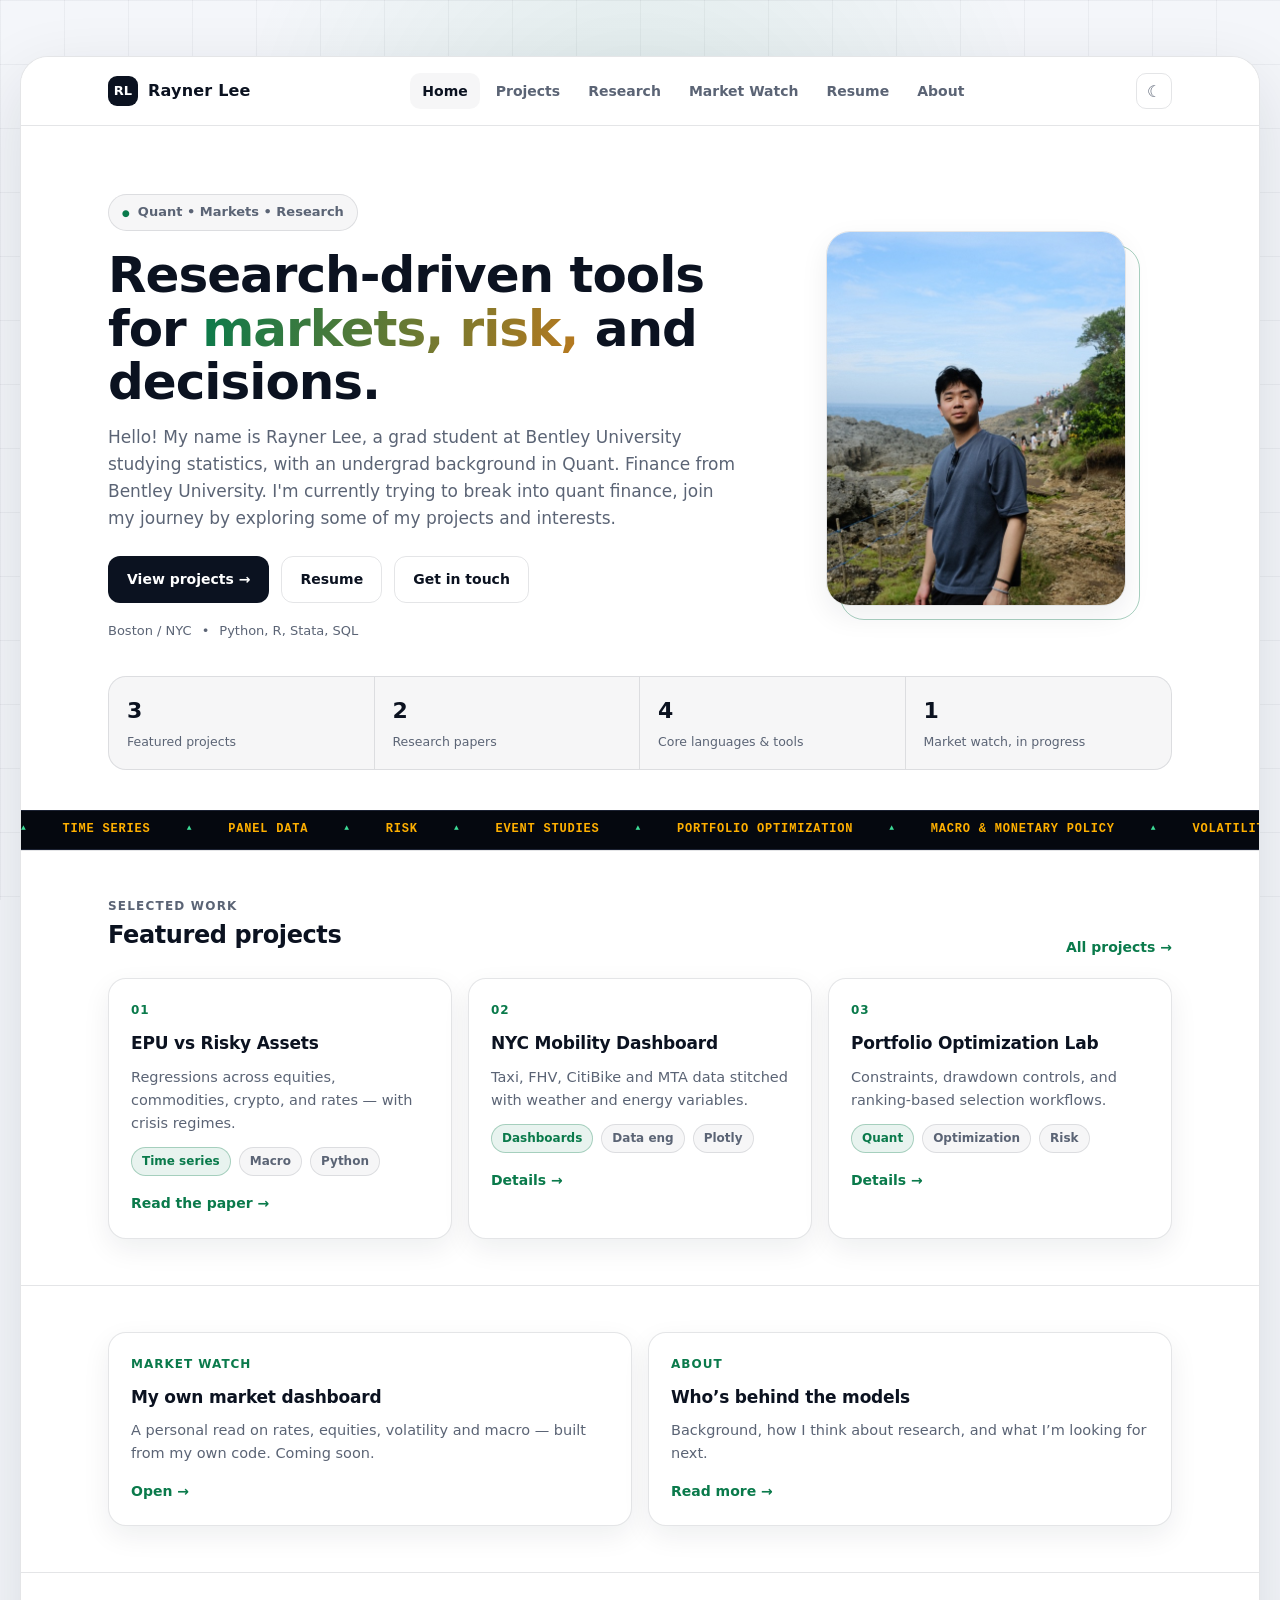
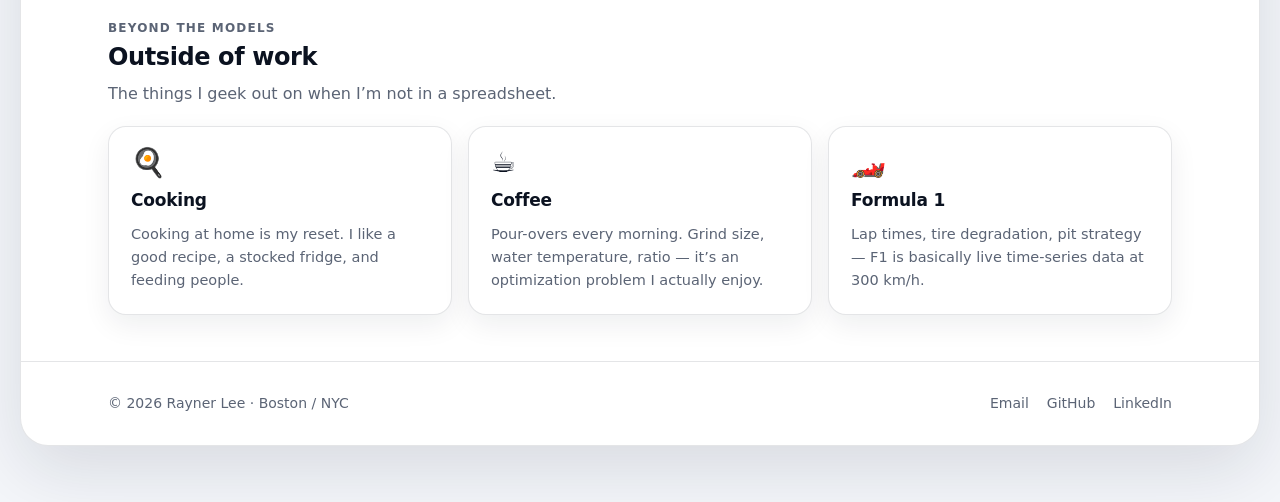
==== commit f993c583: "Home: new intro blurb, sticky Bloomberg-style ticker, interests section, wider layout Co-Authored-By" ====
--- a/index.html
+++ b/index.html
@@ -46,7 +46,7 @@
             <div>
               <p class="pill">Quant • Markets • Research</p>
               <h1>Research-driven tools for <span class="grad">markets, risk,</span> and decisions.</h1>
-              <p class="sub">I’m Rayner Lee — a senior at Bentley studying Quantitative Economics &amp; Finance with an MS in Business Analytics. I connect macro signals to market behavior, with an emphasis on clarity and reproducibility.</p>
+              <p class="sub">Hello! My name is Rayner Lee, a grad student at Bentley University studying statistics, with an undergrad background in Quant. Finance from Bentley University. I'm currently trying to break into quant finance, join my journey by exploring some of my projects and interests.</p>
               <div class="cta">
                 <a class="btn" href="projects.html">View projects →</a>
                 <a class="btn ghost" href="resume.html">Resume</a>
@@ -125,6 +125,31 @@
           </div>
         </div>
       </section>
+
+      <section class="section">
+        <div class="container">
+          <div class="section-head reveal">
+            <div><p class="eyebrow">Beyond the models</p><h2>Outside of work</h2><p>The things I geek out on when I’m not in a spreadsheet.</p></div>
+          </div>
+          <div class="grid">
+            <div class="card lift reveal">
+              <span class="icon" aria-hidden="true">🍳</span>
+              <h3>Cooking</h3>
+              <p>Cooking at home is my reset. I like a good recipe, a stocked fridge, and feeding people.</p>
+            </div>
+            <div class="card lift reveal">
+              <span class="icon" aria-hidden="true">☕</span>
+              <h3>Coffee</h3>
+              <p>Pour-overs every morning. Grind size, water temperature, ratio — it’s an optimization problem I actually enjoy.</p>
+            </div>
+            <div class="card lift reveal">
+              <span class="icon" aria-hidden="true">🏎️</span>
+              <h3>Formula 1</h3>
+              <p>Lap times, tire degradation, pit strategy — F1 is basically live time-series data at 300 km/h.</p>
+            </div>
+          </div>
+        </div>
+      </section>
     </main>
 
     <footer class="footer">
--- a/assets/css/styles.css
+++ b/assets/css/styles.css
@@ -1,4 +1,5 @@
 :root{
+  --nav-h: 68px;
   --bg: #f4f6fa;
   --panel: #ffffff;
   --text: #0b1220;
@@ -73,7 +74,7 @@
 /* ===== rounded canvas ===== */
 .page{
   position: relative; z-index: 1;
-  max-width: 1100px;
+  max-width: 1240px;
   margin: 56px auto;
   background: var(--panel);
   border: 1px solid var(--line);
@@ -82,7 +83,7 @@
   overflow: clip;
   transition: background .25s ease, border-color .25s ease;
 }
-.container{ max-width: 980px; margin: 0 auto; padding: 0 28px }
+.container{ max-width: 1120px; margin: 0 auto; padding: 0 28px }
 
 /* ===== nav ===== */
 .nav{
@@ -194,18 +195,20 @@
 .stat b{ display: block; font-size: 22px; letter-spacing: -.5px }
 .stat span{ font-size: 12.5px; color: var(--muted) }
 
-/* ===== marquee ===== */
+/* ===== marquee (Bloomberg-style, sticks under the nav) ===== */
 .marquee{
-  border-top: 1px solid var(--line); border-bottom: 1px solid var(--line);
-  background: var(--soft); overflow: hidden; white-space: nowrap;
+  position: sticky; top: var(--nav-h); z-index: 15;
+  background: #05080f; border-top: 1px solid #1c2233; border-bottom: 1px solid #1c2233;
+  overflow: hidden; white-space: nowrap;
 }
 .marquee-track{
-  display: inline-flex; gap: 36px; padding: 11px 0;
+  display: inline-flex; gap: 36px; padding: 9px 0;
   animation: scroll 34s linear infinite;
-  font-size: 12.5px; font-weight: 700; letter-spacing: .6px;
-  text-transform: uppercase; color: var(--muted);
-}
-.marquee-track span::before{ content: "◆"; color: var(--green); margin-right: 36px; font-size: 8px; vertical-align: 2px }
+  font-family: ui-monospace, "SF Mono", Menlo, Consolas, monospace;
+  font-size: 12px; font-weight: 700; letter-spacing: .8px;
+  text-transform: uppercase; color: #ffb000;
+}
+.marquee-track span::before{ content: "▲"; color: #3ddc97; margin-right: 36px; font-size: 8px; vertical-align: 2px }
 @keyframes scroll{ to{ transform: translateX(-50%) } }
 .marquee:hover .marquee-track{ animation-play-state: paused }
 
@@ -302,6 +305,8 @@
 }
 @keyframes shimmer{ to{ background-position: -200% 0 } }
 
+.card .icon{ font-size: 28px; display: block; margin-bottom: 10px; line-height: 1 }
+
 /* ===== footer ===== */
 .footer{ padding: 30px 0; color: var(--muted); border-top: 1px solid var(--line); font-size: 14px }
 .footer .container{ display: flex; justify-content: space-between; gap: 16px; flex-wrap: wrap }
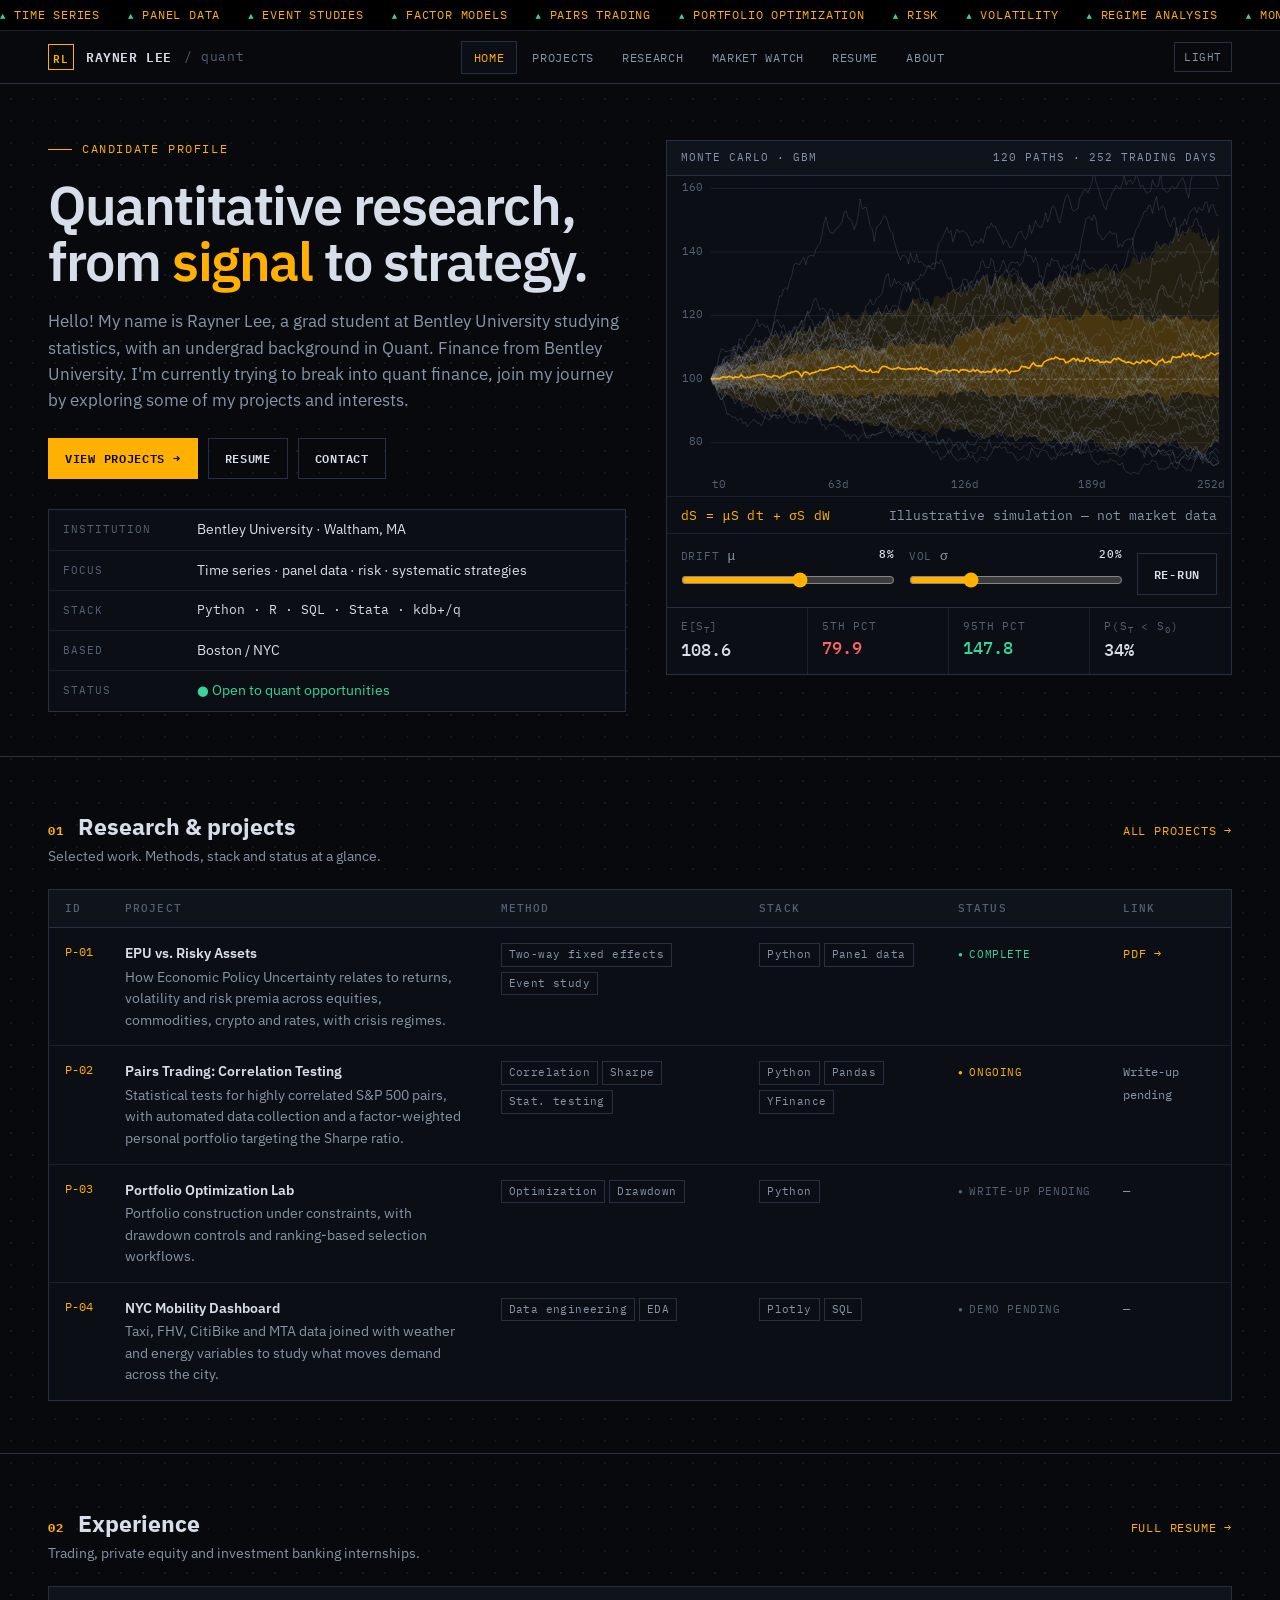
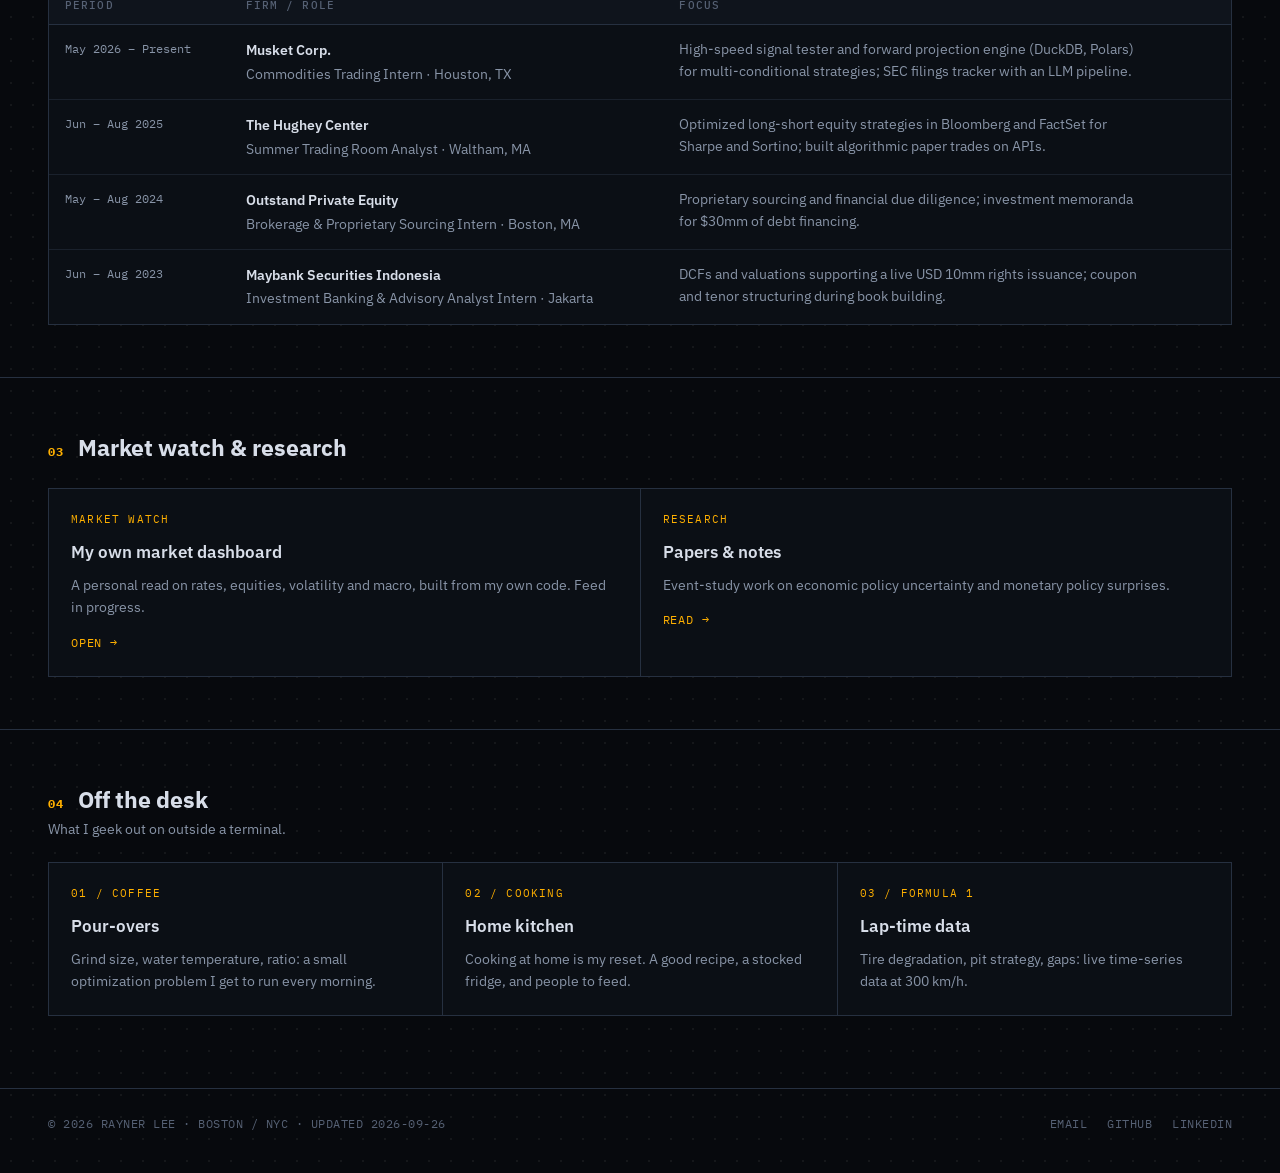
==== commit eb8c0f7a: "v2: quant terminal redesign with Monte Carlo simulation, data tables, sticky tape Co-Authored-By: Cl" ====
--- a/index.html
+++ b/index.html
@@ -1,169 +1,170 @@
 <!doctype html>
-<html lang="en">
+<html lang="en" data-theme="dark">
 <head>
   <meta charset="utf-8" />
   <meta name="viewport" content="width=device-width, initial-scale=1" />
-  <title>Rayner Lee | Quant & Economics Portfolio</title>
-  <meta name="description" content="Rayner Lee — Quantitative Economics & Finance and MS Business Analytics. Projects, research, and a personal market watch." />
-  <meta property="og:title" content="Rayner Lee | Quant & Economics Portfolio" />
-  <meta property="og:description" content="Rayner Lee — Quantitative Economics & Finance and MS Business Analytics. Projects, research, and a personal market watch." />
+  <title>Rayner Lee | Quantitative Research Portfolio</title>
+  <meta name="description" content="Rayner Lee: grad student at Bentley University aiming for quant finance. Projects, research, experience, and a personal market watch." />
+  <meta property="og:title" content="Rayner Lee | Quantitative Research Portfolio" />
+  <meta property="og:description" content="Rayner Lee: grad student at Bentley University aiming for quant finance. Projects, research, experience, and a personal market watch." />
   <meta property="og:type" content="website" />
   <meta property="og:url" content="https://www.raynerlee.com/" />
   <meta property="og:image" content="https://www.raynerlee.com/assets/img/headshot.jpg" />
-  <meta name="theme-color" content="#0b1220" />
-  <script>try{var t=localStorage.getItem("theme");if(!t&&matchMedia("(prefers-color-scheme: dark)").matches)t="dark";if(t)document.documentElement.dataset.theme=t}catch(e){}</script>
+  <meta name="theme-color" content="#07090d" />
+  <script>try{var t=localStorage.getItem("theme");if(t)document.documentElement.dataset.theme=t}catch(e){}</script>
+  <link rel="icon" href="data:image/svg+xml,%3Csvg xmlns=%27http://www.w3.org/2000/svg%27 viewBox=%270 0 32 32%27%3E%3Crect width=%2732%27 height=%2732%27 fill=%27%2307090d%27/%3E%3Crect x=%272%27 y=%272%27 width=%2728%27 height=%2728%27 fill=%27none%27 stroke=%27%23ffb000%27 stroke-width=%272%27/%3E%3Ctext x=%2716%27 y=%2721%27 font-family=%27monospace%27 font-size=%2713%27 font-weight=%27700%27 fill=%27%23ffb000%27 text-anchor=%27middle%27%3ERL%3C/text%3E%3C/svg%3E" />
+  <link rel="preconnect" href="https://fonts.googleapis.com" />
+  <link rel="preconnect" href="https://fonts.gstatic.com" crossorigin />
+  <link href="https://fonts.googleapis.com/css2?family=IBM+Plex+Mono:wght@400;500;600&family=IBM+Plex+Sans:wght@400;500;600&display=swap" rel="stylesheet" />
   <link rel="stylesheet" href="assets/css/styles.css" />
 </head>
 <body>
-  <div class="bg-grid"></div>
-  <div class="bg-orb"></div>
-
-  <div class="page">
-    <header class="nav">
-      <div class="container nav-inner">
-        <a class="brand" href="index.html"><span class="brand-mark">RL</span>Rayner Lee</a>
-
-        <nav class="nav-links" id="nav-links" aria-label="Main">
+  <header class="top">
+    <div class="tape" aria-hidden="true"><div class="tape-track"><span><b>▲</b>Time series</span><span><b>▲</b>Panel data</span><span><b>▲</b>Event studies</span><span><b>▲</b>Factor models</span><span><b>▲</b>Pairs trading</span><span><b>▲</b>Portfolio optimization</span><span><b>▲</b>Risk</span><span><b>▲</b>Volatility</span><span><b>▲</b>Regime analysis</span><span><b>▲</b>Monetary policy</span><span><b>▲</b>Backtesting</span><span><b>▲</b>Monte Carlo</span><span><b>▲</b>Time series</span><span><b>▲</b>Panel data</span><span><b>▲</b>Event studies</span><span><b>▲</b>Factor models</span><span><b>▲</b>Pairs trading</span><span><b>▲</b>Portfolio optimization</span><span><b>▲</b>Risk</span><span><b>▲</b>Volatility</span><span><b>▲</b>Regime analysis</span><span><b>▲</b>Monetary policy</span><span><b>▲</b>Backtesting</span><span><b>▲</b>Monte Carlo</span></div></div>
+    <div class="wrap nav-in">
+      <a class="brand" href="index.html"><span class="brand-mark">RL</span>RAYNER LEE<span class="slash">/ quant</span></a>
+      <nav class="nav-links" id="nav-links" aria-label="Main">
           <a href="index.html" class="active" aria-current="page">Home</a>
           <a href="projects.html">Projects</a>
           <a href="research.html">Research</a>
           <a href="market-watch.html">Market Watch</a>
           <a href="resume.html">Resume</a>
           <a href="about.html">About</a>
-        </nav>
+      </nav>
+      <div class="tools">
+        <button class="icon-btn" id="theme-btn" type="button" aria-label="Toggle light or dark theme">Light</button>
+        <button class="icon-btn menu-btn" id="menu-btn" type="button" aria-label="Menu" aria-expanded="false">Menu</button>
+      </div>
+    </div>
+  </header>
 
-        <div class="nav-tools">
-          <button class="icon-btn" id="theme-btn" aria-label="Toggle dark mode" type="button">☾</button>
-          <button class="icon-btn menu-btn" id="menu-btn" aria-label="Menu" aria-expanded="false" type="button">☰</button>
+  <main>
+
+    <section class="hero">
+      <div class="wrap hero-grid">
+        <div>
+          <p class="eyebrow">Candidate profile</p>
+          <h1>Quantitative research, from <em>signal</em> to strategy.</h1>
+          <p class="sub">Hello! My name is Rayner Lee, a grad student at Bentley University studying statistics, with an undergrad background in Quant. Finance from Bentley University. I'm currently trying to break into quant finance, join my journey by exploring some of my projects and interests.</p>
+          <div class="cta">
+            <a class="btn" href="projects.html">View projects →</a>
+            <a class="btn ghost" href="resume.html">Resume</a>
+            <a class="btn ghost" href="mailto:raynerjlee@gmail.com">Contact</a>
+          </div>
+          <dl class="facts">
+            <div><dt>Institution</dt><dd>Bentley University &middot; Waltham, MA</dd></div>
+            <div><dt>Focus</dt><dd>Time series &middot; panel data &middot; risk &middot; systematic strategies</dd></div>
+            <div><dt>Stack</dt><dd class="mono" style="font-size:13px">Python &middot; R &middot; SQL &middot; Stata &middot; kdb+/q</dd></div>
+            <div><dt>Based</dt><dd>Boston / NYC</dd></div>
+            <div><dt>Status</dt><dd class="up">&#9679; Open to quant opportunities</dd></div>
+          </dl>
+        </div>
+
+        <div class="panel sim">
+          <div class="panel-head"><span>Monte Carlo &middot; GBM</span><span>120 paths &middot; 252 trading days</span></div>
+          <canvas id="sim" role="img" aria-label="Fan chart of simulated geometric Brownian motion price paths with percentile bands"></canvas>
+          <div class="sim-eq"><span class="amber">dS = &mu;S dt + &sigma;S dW</span><span>Illustrative simulation &mdash; not market data</span></div>
+          <div class="ctrls">
+            <div class="ctrl"><label for="mu"><span>Drift <span class="g">&mu;</span></span><b id="mu-v">8&#37;</b></label><input id="mu" type="range" min="-20" max="30" step="1" value="8" /></div>
+            <div class="ctrl"><label for="sg"><span>Vol <span class="g">&sigma;</span></span><b id="sg-v">20&#37;</b></label><input id="sg" type="range" min="5" max="60" step="1" value="20" /></div>
+            <button class="btn ghost" id="rerun" type="button">Re-run</button>
+          </div>
+          <div class="readout">
+            <div><span>E[S<sub>T</sub>]</span><b id="r-mean">&mdash;</b></div>
+            <div><span>5th pct</span><b id="r-p5" class="down">&mdash;</b></div>
+            <div><span>95th pct</span><b id="r-p95" class="up">&mdash;</b></div>
+            <div><span>P(S<sub>T</sub> &lt; S<sub>0</sub>)</span><b id="r-loss">&mdash;</b></div>
+          </div>
         </div>
       </div>
-    </header>
+    </section>
 
-    <main>
-      <section class="hero">
-        <div class="container">
-          <div class="hero-grid">
-            <div>
-              <p class="pill">Quant • Markets • Research</p>
-              <h1>Research-driven tools for <span class="grad">markets, risk,</span> and decisions.</h1>
-              <p class="sub">Hello! My name is Rayner Lee, a grad student at Bentley University studying statistics, with an undergrad background in Quant. Finance from Bentley University. I'm currently trying to break into quant finance, join my journey by exploring some of my projects and interests.</p>
-              <div class="cta">
-                <a class="btn" href="projects.html">View projects →</a>
-                <a class="btn ghost" href="resume.html">Resume</a>
-                <a class="btn ghost" href="mailto:raynerjlee@gmail.com">Get in touch</a>
-              </div>
-              <div class="meta"><span>Boston / NYC</span><span>•</span><span>Python, R, Stata, SQL</span></div>
-            </div>
-            <div class="hero-photo">
-              <img src="assets/img/headshot.jpg" alt="Portrait of Rayner Lee" width="600" height="750" />
-            </div>
-          </div>
+    <section class="section">
+      <div class="wrap">
+        <div class="sec-head reveal"><div><h2 class="sec-title"><span class="n">01</span><span>Research &amp; projects</span></h2><p class="sec-note">Selected work. Methods, stack and status at a glance.</p></div><a class="link" href="projects.html">All projects →</a></div>
+        <div class="tbl-wrap reveal"><table class="tbl">
+          <thead><tr><th>ID</th><th>Project</th><th>Method</th><th>Stack</th><th>Status</th><th>Link</th></tr></thead>
+          <tbody>
+            <tr class="reveal"><td class="id">P-01</td>
+              <td><span class="name">EPU vs. Risky Assets</span><span class="desc">How Economic Policy Uncertainty relates to returns, volatility and risk premia across equities, commodities, crypto and rates, with crisis regimes.</span></td>
+              <td><span class="tag">Two-way fixed effects</span><span class="tag">Event study</span></td>
+              <td><span class="tag">Python</span><span class="tag">Panel data</span></td>
+              <td><span class="status ok">Complete</span></td>
+              <td><a class="link" href="assets/EPU_Risky_Assets.pdf" target="_blank" rel="noopener">PDF →</a></td></tr>
+            <tr class="reveal"><td class="id">P-02</td>
+              <td><span class="name">Pairs Trading: Correlation Testing</span><span class="desc">Statistical tests for highly correlated S&amp;P 500 pairs, with automated data collection and a factor-weighted personal portfolio targeting the Sharpe ratio.</span></td>
+              <td><span class="tag">Correlation</span><span class="tag">Sharpe</span><span class="tag">Stat. testing</span></td>
+              <td><span class="tag">Python</span><span class="tag">Pandas</span><span class="tag">YFinance</span></td>
+              <td><span class="status wip">Ongoing</span></td>
+              <td><span class="m">Write-up pending</span></td></tr>
+            <tr class="reveal"><td class="id">P-03</td>
+              <td><span class="name">Portfolio Optimization Lab</span><span class="desc">Portfolio construction under constraints, with drawdown controls and ranking-based selection workflows.</span></td>
+              <td><span class="tag">Optimization</span><span class="tag">Drawdown</span></td>
+              <td><span class="tag">Python</span></td>
+              <td><span class="status todo">Write-up pending</span></td>
+              <td><span class="m">&mdash;</span></td></tr>
+            <tr class="reveal"><td class="id">P-04</td>
+              <td><span class="name">NYC Mobility Dashboard</span><span class="desc">Taxi, FHV, CitiBike and MTA data joined with weather and energy variables to study what moves demand across the city.</span></td>
+              <td><span class="tag">Data engineering</span><span class="tag">EDA</span></td>
+              <td><span class="tag">Plotly</span><span class="tag">SQL</span></td>
+              <td><span class="status todo">Demo pending</span></td>
+              <td><span class="m">&mdash;</span></td></tr>
+          </tbody></table></div>
+      </div>
+    </section>
 
-          <div class="stats reveal">
-            <div class="stat"><b>3</b><span>Featured projects</span></div>
-            <div class="stat"><b>2</b><span>Research papers</span></div>
-            <div class="stat"><b>4</b><span>Core languages &amp; tools</span></div>
-            <div class="stat"><b>1</b><span>Market watch, in progress</span></div>
-          </div>
-        </div>
-      </section>
+    <section class="section">
+      <div class="wrap">
+        <div class="sec-head reveal"><div><h2 class="sec-title"><span class="n">02</span><span>Experience</span></h2><p class="sec-note">Trading, private equity and investment banking internships.</p></div><a class="link" href="resume.html">Full resume →</a></div>
+        <div class="tbl-wrap reveal"><table class="tbl">
+          <thead><tr><th>Period</th><th>Firm / Role</th><th>Focus</th></tr></thead>
+          <tbody>
+            <tr class="reveal"><td class="when">May 2026 &ndash; Present</td><td><span class="name">Musket Corp.</span><span class="desc">Commodities Trading Intern &middot; Houston, TX</span></td>
+              <td><span class="desc" style="margin:0">High-speed signal tester and forward projection engine (DuckDB, Polars) for multi-conditional strategies; SEC filings tracker with an LLM pipeline.</span></td></tr>
+            <tr class="reveal"><td class="when">Jun &ndash; Aug 2025</td><td><span class="name">The Hughey Center</span><span class="desc">Summer Trading Room Analyst &middot; Waltham, MA</span></td>
+              <td><span class="desc" style="margin:0">Optimized long-short equity strategies in Bloomberg and FactSet for Sharpe and Sortino; built algorithmic paper trades on APIs.</span></td></tr>
+            <tr class="reveal"><td class="when">May &ndash; Aug 2024</td><td><span class="name">Outstand Private Equity</span><span class="desc">Brokerage &amp; Proprietary Sourcing Intern &middot; Boston, MA</span></td>
+              <td><span class="desc" style="margin:0">Proprietary sourcing and financial due diligence; investment memoranda for $30mm of debt financing.</span></td></tr>
+            <tr class="reveal"><td class="when">Jun &ndash; Aug 2023</td><td><span class="name">Maybank Securities Indonesia</span><span class="desc">Investment Banking &amp; Advisory Analyst Intern &middot; Jakarta</span></td>
+              <td><span class="desc" style="margin:0">DCFs and valuations supporting a live USD 10mm rights issuance; coupon and tenor structuring during book building.</span></td></tr>
+          </tbody></table></div>
+      </div>
+    </section>
 
-      <div class="marquee" aria-hidden="true">
-        <div class="marquee-track">
-          <span>Time series</span><span>Panel data</span><span>Risk</span><span>Event studies</span><span>Portfolio optimization</span><span>Macro &amp; monetary policy</span><span>Volatility</span><span>Regime analysis</span>
-          <span>Time series</span><span>Panel data</span><span>Risk</span><span>Event studies</span><span>Portfolio optimization</span><span>Macro &amp; monetary policy</span><span>Volatility</span><span>Regime analysis</span>
+    <section class="section">
+      <div class="wrap">
+        <div class="sec-head reveal"><div><h2 class="sec-title"><span class="n">03</span><span>Market watch &amp; research</span></h2></div></div>
+        <div class="grid two reveal">
+          <a class="cell" href="market-watch.html"><span class="k">Market watch</span><h3>My own market dashboard</h3><p>A personal read on rates, equities, volatility and macro, built from my own code. Feed in progress.</p><span class="link">Open →</span></a>
+          <a class="cell" href="research.html"><span class="k">Research</span><h3>Papers &amp; notes</h3><p>Event-study work on economic policy uncertainty and monetary policy surprises.</p><span class="link">Read →</span></a>
         </div>
       </div>
+    </section>
 
-      <section class="section">
-        <div class="container">
-          <div class="section-head reveal">
-            <div><p class="eyebrow">Selected work</p><h2>Featured projects</h2></div>
-            <a class="link" href="projects.html">All projects →</a>
-          </div>
-          <div class="grid">
-            <a class="card reveal" href="research.html">
-              <span class="num">01</span>
-              <h3>EPU vs Risky Assets</h3>
-              <p>Regressions across equities, commodities, crypto, and rates — with crisis regimes.</p>
-              <div class="tags"><span>Time series</span><span>Macro</span><span>Python</span></div>
-              <span class="link">Read the paper →</span>
-            </a>
-            <a class="card reveal" href="projects.html#nyc-mobility">
-              <span class="num">02</span>
-              <h3>NYC Mobility Dashboard</h3>
-              <p>Taxi, FHV, CitiBike and MTA data stitched with weather and energy variables.</p>
-              <div class="tags"><span>Dashboards</span><span>Data eng</span><span>Plotly</span></div>
-              <span class="link">Details →</span>
-            </a>
-            <a class="card reveal" href="projects.html#portfolio-lab">
-              <span class="num">03</span>
-              <h3>Portfolio Optimization Lab</h3>
-              <p>Constraints, drawdown controls, and ranking-based selection workflows.</p>
-              <div class="tags"><span>Quant</span><span>Optimization</span><span>Risk</span></div>
-              <span class="link">Details →</span>
-            </a>
-          </div>
+    <section class="section">
+      <div class="wrap">
+        <div class="sec-head reveal"><div><h2 class="sec-title"><span class="n">04</span><span>Off the desk</span></h2><p class="sec-note">What I geek out on outside a terminal.</p></div></div>
+        <div class="grid reveal">
+          <div class="cell"><span class="k">01 / Coffee</span><h3>Pour-overs</h3><p>Grind size, water temperature, ratio: a small optimization problem I get to run every morning.</p></div>
+          <div class="cell"><span class="k">02 / Cooking</span><h3>Home kitchen</h3><p>Cooking at home is my reset. A good recipe, a stocked fridge, and people to feed.</p></div>
+          <div class="cell"><span class="k">03 / Formula 1</span><h3>Lap-time data</h3><p>Tire degradation, pit strategy, gaps: live time-series data at 300 km/h.</p></div>
         </div>
-      </section>
+      </div>
+    </section>
+  </main>
 
-      <section class="section">
-        <div class="container">
-          <div class="grid two">
-            <a class="card reveal" href="market-watch.html">
-              <span class="num">MARKET WATCH</span>
-              <h3>My own market dashboard</h3>
-              <p>A personal read on rates, equities, volatility and macro — built from my own code. Coming soon.</p>
-              <span class="link">Open →</span>
-            </a>
-            <a class="card reveal" href="about.html">
-              <span class="num">ABOUT</span>
-              <h3>Who’s behind the models</h3>
-              <p>Background, how I think about research, and what I’m looking for next.</p>
-              <span class="link">Read more →</span>
-            </a>
-          </div>
-        </div>
-      </section>
-
-      <section class="section">
-        <div class="container">
-          <div class="section-head reveal">
-            <div><p class="eyebrow">Beyond the models</p><h2>Outside of work</h2><p>The things I geek out on when I’m not in a spreadsheet.</p></div>
-          </div>
-          <div class="grid">
-            <div class="card lift reveal">
-              <span class="icon" aria-hidden="true">🍳</span>
-              <h3>Cooking</h3>
-              <p>Cooking at home is my reset. I like a good recipe, a stocked fridge, and feeding people.</p>
-            </div>
-            <div class="card lift reveal">
-              <span class="icon" aria-hidden="true">☕</span>
-              <h3>Coffee</h3>
-              <p>Pour-overs every morning. Grind size, water temperature, ratio — it’s an optimization problem I actually enjoy.</p>
-            </div>
-            <div class="card lift reveal">
-              <span class="icon" aria-hidden="true">🏎️</span>
-              <h3>Formula 1</h3>
-              <p>Lap times, tire degradation, pit strategy — F1 is basically live time-series data at 300 km/h.</p>
-            </div>
-          </div>
-        </div>
-      </section>
-    </main>
-
-    <footer class="footer">
-      <div class="container">
-        <span>© <span id="y"></span> Rayner Lee · Boston / NYC</span>
-        <span class="footer-links">
-          <a href="mailto:raynerjlee@gmail.com">Email</a>
-          <a href="https://github.com/rjlee01" target="_blank" rel="noopener">GitHub</a>
-          <a href="https://linkedin.com/in/raynerjlee" target="_blank" rel="noopener">LinkedIn</a>
-        </span>
-      </div>
-    </footer>
-  </div>
+  <footer class="footer">
+    <div class="wrap">
+      <span>© <span id="y">2026</span> RAYNER LEE · BOSTON / NYC · UPDATED 2026-09-26</span>
+      <span class="footer-links">
+        <a href="mailto:raynerjlee@gmail.com">Email</a>
+        <a href="https://github.com/rjlee01" target="_blank" rel="noopener">GitHub</a>
+        <a href="https://linkedin.com/in/raynerjlee" target="_blank" rel="noopener">LinkedIn</a>
+      </span>
+    </div>
+  </footer>
 
   <script src="assets/js/site.js"></script>
+  <script src="assets/js/sim.js"></script>
 </body>
 </html>
--- a/assets/css/styles.css
+++ b/assets/css/styles.css
@@ -1,346 +1,254 @@
+/* v2 — quant terminal aesthetic */
 :root{
-  --nav-h: 68px;
-  --bg: #f4f6fa;
+  --bg: #07090d;
+  --panel: #0b0f15;
+  --panel-2: #0f141c;
+  --line: #1a212c;
+  --line-2: #263040;
+  --text: #d8dee9;
+  --dim: #8894a7;
+  --faint: #566174;
+  --amber: #ffb000;
+  --green: #35d69b;
+  --red: #ff6363;
+  --btn-bg: #ffb000;
+  --btn-fg: #07090d;
+  --dot: rgba(255,255,255,.055);
+  --sans: "IBM Plex Sans", ui-sans-serif, system-ui, -apple-system, "Segoe UI", Roboto, Helvetica, Arial, sans-serif;
+  --mono: "IBM Plex Mono", ui-monospace, "SF Mono", Menlo, Consolas, monospace;
+  --top-h: 0px;
+}
+:root[data-theme="light"]{
+  --bg: #f6f5f1;
   --panel: #ffffff;
-  --text: #0b1220;
-  --muted: #5b6475;
-  --line: rgba(15, 23, 42, .11);
-  --soft: rgba(15, 23, 42, .035);
-
-  --navy: #0b1220;
-  --green: #0a7a4b;
-  --green-soft: rgba(10, 122, 75, .09);
-  --gold: #b7791f;
-  --grid: rgba(15, 23, 42, .045);
-  --shadow: 0 24px 70px rgba(15, 23, 42, .12);
-  --shadow-sm: 0 10px 28px rgba(15, 23, 42, .07);
-  --btn-bg: #0b1220;
-  --btn-fg: #ffffff;
-  --nav-bg: rgba(255, 255, 255, .86);
-}
-
-:root[data-theme="dark"]{
-  --bg: #070b14;
-  --panel: #0e1422;
-  --text: #e8ecf5;
-  --muted: #98a2b8;
-  --line: rgba(232, 236, 245, .12);
-  --soft: rgba(232, 236, 245, .04);
-
-  --navy: #e8ecf5;
-  --green: #3ddc97;
-  --green-soft: rgba(61, 220, 151, .12);
-  --gold: #f0b429;
-  --grid: rgba(232, 236, 245, .04);
-  --shadow: 0 24px 70px rgba(0, 0, 0, .5);
-  --shadow-sm: 0 10px 28px rgba(0, 0, 0, .35);
-  --btn-bg: #e8ecf5;
-  --btn-fg: #0b1220;
-  --nav-bg: rgba(14, 20, 34, .86);
+  --panel-2: #faf9f5;
+  --line: #dedbd2;
+  --line-2: #c6c2b6;
+  --text: #12161d;
+  --dim: #545d6b;
+  --faint: #8b93a0;
+  --amber: #a85f00;
+  --green: #0b7a52;
+  --red: #c0322b;
+  --btn-bg: #12161d;
+  --btn-fg: #f6f5f1;
+  --dot: rgba(0,0,0,.06);
 }
 
 *{ box-sizing: border-box }
-html{ scroll-behavior: smooth }
+html{ scroll-behavior: smooth; scroll-padding-top: 96px }
 html, body{ margin: 0; padding: 0 }
-
 body{
-  font-family: ui-sans-serif, system-ui, -apple-system, "Segoe UI", Roboto, Helvetica, Arial, sans-serif;
-  color: var(--text);
-  background: var(--bg);
-  line-height: 1.6;
+  font-family: var(--sans); font-size: 15px; line-height: 1.6;
+  color: var(--text); background: var(--bg);
+  background-image: radial-gradient(var(--dot) 1px, transparent 1px);
+  background-size: 22px 22px;
   -webkit-font-smoothing: antialiased;
-  transition: background .25s ease, color .25s ease;
-}
-
+  font-variant-numeric: tabular-nums;
+}
 a{ color: inherit; text-decoration: none }
 img{ max-width: 100% }
-
-/* ===== background ===== */
-.bg-grid{
-  position: fixed; inset: 0;
-  background-image:
-    linear-gradient(to right, var(--grid) 1px, transparent 1px),
-    linear-gradient(to bottom, var(--grid) 1px, transparent 1px);
-  background-size: 64px 64px;
-  pointer-events: none; z-index: 0;
-}
-.bg-orb{
-  position: fixed; width: 900px; height: 900px; border-radius: 999px;
-  left: 50%; top: 20%; transform: translate(-50%, -50%);
-  background: radial-gradient(circle at 50% 50%, rgba(10, 122, 75, .10), rgba(10, 122, 75, 0) 65%);
-  pointer-events: none; z-index: 0;
-}
-
-/* ===== rounded canvas ===== */
-.page{
-  position: relative; z-index: 1;
-  max-width: 1240px;
-  margin: 56px auto;
-  background: var(--panel);
-  border: 1px solid var(--line);
-  border-radius: 28px;
-  box-shadow: var(--shadow);
-  overflow: clip;
-  transition: background .25s ease, border-color .25s ease;
-}
-.container{ max-width: 1120px; margin: 0 auto; padding: 0 28px }
-
-/* ===== nav ===== */
-.nav{
-  position: sticky; top: 0; z-index: 20;
-  background: var(--nav-bg);
-  backdrop-filter: blur(12px);
-  -webkit-backdrop-filter: blur(12px);
-  border-bottom: 1px solid var(--line);
-}
-.nav-inner{
-  display: flex; align-items: center; justify-content: space-between;
-  padding-block: 16px; gap: 16px;
-}
-.brand{
-  display: inline-flex; align-items: center; gap: 10px;
-  font-weight: 800; letter-spacing: .2px; color: var(--navy);
-}
+.mono{ font-family: var(--mono) }
+.dim{ color: var(--dim) }
+.amber{ color: var(--amber) }
+.up{ color: var(--green) }
+.down{ color: var(--red) }
+:focus-visible{ outline: 1px solid var(--amber); outline-offset: 2px }
+
+.wrap{ max-width: 1240px; margin: 0 auto; padding: 0 28px }
+
+/* ===== top: tape + nav (sticky) ===== */
+.top{ position: sticky; top: 0; z-index: 50; background: var(--bg); border-bottom: 1px solid var(--line-2) }
+.tape{ background: #000; border-bottom: 1px solid var(--line); overflow: hidden; white-space: nowrap }
+:root[data-theme="light"] .tape{ background: #12161d }
+.tape-track{
+  display: inline-flex; gap: 28px; padding: 6px 0;
+  animation: scroll 46s linear infinite;
+  font-family: var(--mono); font-size: 11.5px; letter-spacing: .8px; text-transform: uppercase; color: #ffb000;
+}
+.tape-track b{ color: #35d69b; font-weight: 500; margin-right: 8px; font-size: 9px }
+.tape-track i{ font-style: normal; color: #8894a7; margin-left: 8px }
+.tape:hover .tape-track{ animation-play-state: paused }
+@keyframes scroll{ to{ transform: translateX(-50%) } }
+
+.nav-in{ display: flex; align-items: center; justify-content: space-between; gap: 16px; height: 52px }
+.brand{ display: flex; align-items: center; gap: 12px; font-family: var(--mono); font-weight: 600; letter-spacing: .6px; font-size: 13px }
 .brand-mark{
-  width: 30px; height: 30px; border-radius: 9px;
-  display: grid; place-items: center;
-  background: var(--btn-bg); color: var(--btn-fg);
-  font-size: 13px; font-weight: 800; letter-spacing: 0;
-}
-.nav-links{ display: flex; align-items: center; gap: 4px }
+  width: 26px; height: 26px; display: grid; place-items: center;
+  border: 1px solid var(--amber); color: var(--amber); font-size: 11px; font-weight: 600;
+}
+.brand .slash{ color: var(--faint); font-weight: 400 }
+.nav-links{ display: flex; gap: 2px }
 .nav-links a{
-  color: var(--muted); font-weight: 600; font-size: 14px;
-  padding: 7px 12px; border-radius: 10px;
-  transition: color .15s ease, background .15s ease;
-}
-.nav-links a:hover{ color: var(--text); background: var(--soft) }
-.nav-links a.active{ color: var(--text); background: var(--soft) }
-.nav-links a.live::before{
-  content: ""; display: inline-block; width: 7px; height: 7px; margin-right: 7px;
-  border-radius: 50%; background: var(--green); vertical-align: 1px;
-  box-shadow: 0 0 0 0 var(--green); animation: pulse 2s infinite;
-}
-@keyframes pulse{
-  0%{ box-shadow: 0 0 0 0 rgba(10, 122, 75, .45) }
-  70%{ box-shadow: 0 0 0 7px rgba(10, 122, 75, 0) }
-  100%{ box-shadow: 0 0 0 0 rgba(10, 122, 75, 0) }
-}
-.nav-tools{ display: flex; align-items: center; gap: 8px }
+  font-family: var(--mono); font-size: 12px; letter-spacing: .7px; text-transform: uppercase;
+  color: var(--dim); padding: 6px 12px; border: 1px solid transparent;
+}
+.nav-links a:hover{ color: var(--text); border-color: var(--line-2) }
+.nav-links a.active{ color: var(--amber); border-color: var(--line-2); background: var(--panel) }
+.tools{ display: flex; gap: 8px; align-items: center }
 .icon-btn{
-  width: 36px; height: 36px; border-radius: 10px; cursor: pointer;
-  display: grid; place-items: center; font-size: 16px;
-  background: transparent; color: var(--muted);
-  border: 1px solid var(--line);
-  transition: background .15s ease, color .15s ease;
-}
-.icon-btn:hover{ background: var(--soft); color: var(--text) }
+  height: 30px; min-width: 30px; padding: 0 9px; cursor: pointer;
+  background: transparent; color: var(--dim); border: 1px solid var(--line-2);
+  font-family: var(--mono); font-size: 11px; letter-spacing: .6px; text-transform: uppercase;
+}
+.icon-btn:hover{ color: var(--text); border-color: var(--dim) }
 .menu-btn{ display: none }
 
 /* ===== buttons ===== */
 .btn{
-  display: inline-flex; align-items: center; justify-content: center; gap: 8px;
-  padding: 11px 18px; border-radius: 12px; cursor: pointer;
-  background: var(--btn-bg); color: var(--btn-fg);
-  font-weight: 700; font-size: 14px; border: 1px solid transparent;
-  transition: transform .15s ease, box-shadow .15s ease, filter .15s ease;
-}
-.btn:hover{ transform: translateY(-1px); box-shadow: var(--shadow-sm); filter: brightness(1.08) }
-.btn.ghost{ background: transparent; color: var(--text); border-color: var(--line) }
-.btn.ghost:hover{ background: var(--soft); filter: none }
+  display: inline-flex; align-items: center; gap: 8px; cursor: pointer;
+  padding: 10px 16px; border: 1px solid var(--btn-bg); background: var(--btn-bg); color: var(--btn-fg);
+  font-family: var(--mono); font-size: 12px; font-weight: 600; letter-spacing: .7px; text-transform: uppercase;
+}
+.btn:hover{ filter: brightness(1.1) }
+.btn.ghost{ background: transparent; color: var(--text); border-color: var(--line-2) }
+.btn.ghost:hover{ border-color: var(--amber); color: var(--amber); filter: none }
 
 /* ===== hero ===== */
-.hero{ padding: 68px 0 34px }
-.hero-grid{
-  display: grid; grid-template-columns: 1.3fr .8fr; gap: 34px; align-items: center;
-}
-.pill{
-  display: inline-flex; align-items: center; gap: 8px;
-  padding: 7px 13px; margin: 0;
-  border: 1px solid var(--line); border-radius: 999px;
-  color: var(--muted); font-size: 13px; font-weight: 600;
-  background: var(--soft);
-}
-.pill::before{ content: "●"; font-size: 9px; color: var(--green) }
-
-h1{
-  font-size: clamp(34px, 5vw, 50px);
-  line-height: 1.07; margin: 18px 0 14px; letter-spacing: -1px;
-}
-h1 .grad{
-  background: linear-gradient(100deg, var(--green), var(--gold));
-  -webkit-background-clip: text; background-clip: text; color: transparent;
-}
-.sub{ color: var(--muted); font-size: 17px; max-width: 58ch; margin: 0 }
-.cta{ display: flex; gap: 12px; flex-wrap: wrap; margin: 24px 0 18px }
-.meta{ display: flex; gap: 10px; flex-wrap: wrap; color: var(--muted); font-size: 13px }
-
-.hero-photo{ position: relative; justify-self: center; width: 100%; max-width: 300px }
-.hero-photo::before{
-  content: ""; position: absolute; inset: 14px -14px -14px 14px;
-  border-radius: 24px; border: 1.5px solid var(--green); opacity: .35;
-}
-.hero-photo img{
-  position: relative; display: block; width: 100%; height: auto; aspect-ratio: 4 / 5; object-fit: cover; object-position: center 30%;
-  border-radius: 24px; border: 1px solid var(--line); box-shadow: var(--shadow-sm);
-}
-
-/* ===== stat strip ===== */
-.stats{
-  display: grid; grid-template-columns: repeat(4, 1fr);
-  border: 1px solid var(--line); border-radius: 18px; overflow: hidden;
-  margin: 34px 0 6px; background: var(--soft);
-}
-.stat{ padding: 16px 18px; border-right: 1px solid var(--line) }
-.stat:last-child{ border-right: 0 }
-.stat b{ display: block; font-size: 22px; letter-spacing: -.5px }
-.stat span{ font-size: 12.5px; color: var(--muted) }
-
-/* ===== marquee (Bloomberg-style, sticks under the nav) ===== */
-.marquee{
-  position: sticky; top: var(--nav-h); z-index: 15;
-  background: #05080f; border-top: 1px solid #1c2233; border-bottom: 1px solid #1c2233;
-  overflow: hidden; white-space: nowrap;
-}
-.marquee-track{
-  display: inline-flex; gap: 36px; padding: 9px 0;
-  animation: scroll 34s linear infinite;
-  font-family: ui-monospace, "SF Mono", Menlo, Consolas, monospace;
-  font-size: 12px; font-weight: 700; letter-spacing: .8px;
-  text-transform: uppercase; color: #ffb000;
-}
-.marquee-track span::before{ content: "▲"; color: #3ddc97; margin-right: 36px; font-size: 8px; vertical-align: 2px }
-@keyframes scroll{ to{ transform: translateX(-50%) } }
-.marquee:hover .marquee-track{ animation-play-state: paused }
+.hero{ padding: 56px 0 44px }
+.hero-grid{ display: grid; grid-template-columns: 1.02fr 1fr; gap: 40px; align-items: start }
+.eyebrow{
+  font-family: var(--mono); font-size: 11.5px; letter-spacing: 1.6px; text-transform: uppercase; color: var(--amber);
+  display: flex; align-items: center; gap: 10px; margin: 0 0 18px;
+}
+.eyebrow::before{ content: ""; width: 24px; height: 1px; background: var(--amber) }
+h1{ font-size: clamp(34px, 4.6vw, 54px); line-height: 1.05; letter-spacing: -1.4px; font-weight: 600; margin: 0 0 18px }
+h1 em{ font-style: normal; color: var(--amber) }
+.sub{ color: var(--dim); font-size: 16.5px; max-width: 60ch; margin: 0 0 24px }
+.cta{ display: flex; gap: 10px; flex-wrap: wrap; margin-bottom: 30px }
+
+/* key-value fact table */
+.facts{ border: 1px solid var(--line-2); background: var(--panel); margin: 0 }
+.facts div{ display: grid; grid-template-columns: 118px 1fr; gap: 16px; padding: 9px 14px; border-bottom: 1px solid var(--line); font-size: 13.5px }
+.facts div:last-child{ border-bottom: 0 }
+.facts dt{ font-family: var(--mono); font-size: 11px; letter-spacing: 1px; text-transform: uppercase; color: var(--faint); padding-top: 2px }
+.facts dd{ margin: 0 }
+
+/* ===== panels ===== */
+.panel{ border: 1px solid var(--line-2); background: var(--panel); position: relative }
+.panel-head{
+  display: flex; justify-content: space-between; gap: 12px; align-items: center;
+  padding: 8px 14px; border-bottom: 1px solid var(--line-2); background: var(--panel-2);
+  font-family: var(--mono); font-size: 11px; letter-spacing: 1px; text-transform: uppercase; color: var(--dim);
+}
+.panel-head .live{ color: var(--green) }
+.panel-head .live::before{ content: "●"; margin-right: 6px; font-size: 8px; vertical-align: 1px }
+
+/* simulation */
+.sim canvas{ display: block; width: 100%; height: 320px }
+.sim-eq{ padding: 8px 14px; border-top: 1px solid var(--line); font-family: var(--mono); font-size: 12.5px; color: var(--dim); display: flex; justify-content: space-between; gap: 10px; flex-wrap: wrap }
+.sim-eq .amber{ letter-spacing: .4px }
+.ctrls{ display: grid; grid-template-columns: 1fr 1fr auto; gap: 14px; padding: 12px 14px; border-top: 1px solid var(--line); align-items: end }
+.ctrl label{ display: flex; justify-content: space-between; font-family: var(--mono); font-size: 11px; letter-spacing: .8px; text-transform: uppercase; color: var(--faint); margin-bottom: 4px }
+.ctrl label .g{ text-transform: none; font-size: 13px; color: var(--dim) }
+.ctrl label b{ color: var(--text); font-weight: 500 }
+input[type=range]{ width: 100%; accent-color: var(--amber); margin: 0; background: transparent }
+.readout{ display: grid; grid-template-columns: repeat(4, 1fr); border-top: 1px solid var(--line-2) }
+.readout div{ padding: 10px 14px; border-right: 1px solid var(--line) }
+.readout div:last-child{ border-right: 0 }
+.readout span{ display: block; font-family: var(--mono); font-size: 10.5px; letter-spacing: .9px; text-transform: uppercase; color: var(--faint) }
+.readout b{ font-family: var(--mono); font-size: 17px; font-weight: 500 }
 
 /* ===== sections ===== */
-.section{ padding: 46px 0; border-top: 1px solid var(--line) }
-.section:first-of-type{ border-top: 0 }
-.page-head{ padding: 56px 0 10px }
-.page-head h1{ font-size: clamp(30px, 4vw, 40px); margin: 14px 0 8px }
-.section-head{ margin-bottom: 20px; display: flex; justify-content: space-between; align-items: end; gap: 12px; flex-wrap: wrap }
-.section-head h2{ margin: 0 0 4px; font-size: 24px; letter-spacing: -.4px }
-.section-head p{ margin: 0; color: var(--muted) }
-.eyebrow{
-  font-size: 12px; font-weight: 800; letter-spacing: 1.2px; text-transform: uppercase;
-  color: var(--green); margin: 0 0 6px;
-}
-
-/* ===== cards ===== */
-.grid{ display: grid; grid-template-columns: repeat(3, 1fr); gap: 16px }
+.section{ padding: 52px 0; border-top: 1px solid var(--line-2) }
+.sec-head{ display: flex; align-items: baseline; justify-content: space-between; gap: 16px; flex-wrap: wrap; margin-bottom: 22px }
+.sec-title{ display: flex; align-items: baseline; gap: 14px; margin: 0 }
+.sec-title .n{ font-family: var(--mono); font-size: 12px; color: var(--amber); letter-spacing: 1px }
+.sec-title h2{ margin: 0; font-size: 22px; font-weight: 600; letter-spacing: -.3px }
+.sec-note{ margin: 0; color: var(--dim); font-size: 14px }
+.link{ font-family: var(--mono); font-size: 12px; letter-spacing: .8px; text-transform: uppercase; color: var(--amber); white-space: nowrap }
+.link:hover{ text-decoration: underline; text-underline-offset: 4px }
+
+.page-head{ padding: 60px 0 38px }
+.page-head h1{ font-size: clamp(30px, 4vw, 44px); margin-bottom: 12px }
+
+/* ===== data tables ===== */
+.tbl-wrap{ overflow-x: auto; border: 1px solid var(--line-2); background: var(--panel) }
+table.tbl{ width: 100%; border-collapse: collapse; font-size: 14px; min-width: 720px }
+.tbl th{
+  text-align: left; padding: 10px 16px; background: var(--panel-2); border-bottom: 1px solid var(--line-2);
+  font-family: var(--mono); font-size: 10.5px; letter-spacing: 1.1px; text-transform: uppercase; color: var(--faint); font-weight: 500; white-space: nowrap;
+}
+.tbl td{ padding: 14px 16px; border-bottom: 1px solid var(--line); vertical-align: top }
+.tbl tr:last-child td{ border-bottom: 0 }
+.tbl tbody tr:hover td{ background: var(--panel-2) }
+.tbl .id{ font-family: var(--mono); color: var(--amber); font-size: 12px; white-space: nowrap }
+.tbl .name{ font-weight: 600; display: block }
+.tbl .desc{ color: var(--dim); font-size: 13.5px; display: block; margin-top: 2px; max-width: 58ch }
+.tbl .m{ font-family: var(--mono); font-size: 12px; color: var(--dim) }
+.tbl .when{ font-family: var(--mono); font-size: 12px; color: var(--dim); white-space: nowrap }
+.tag{
+  display: inline-block; font-family: var(--mono); font-size: 11px; letter-spacing: .4px; padding: 2px 7px; margin: 0 4px 4px 0;
+  border: 1px solid var(--line-2); color: var(--dim);
+}
+.status{ font-family: var(--mono); font-size: 11px; letter-spacing: .6px; text-transform: uppercase; white-space: nowrap }
+.status::before{ content: "●"; margin-right: 6px; font-size: 8px; vertical-align: 1px }
+.status.ok{ color: var(--green) }
+.status.wip{ color: var(--amber) }
+.status.todo{ color: var(--faint) }
+
+/* ===== grids / cards ===== */
+.grid{ display: grid; grid-template-columns: repeat(3, 1fr); gap: 1px; background: var(--line-2); border: 1px solid var(--line-2) }
 .grid.two{ grid-template-columns: repeat(2, 1fr) }
-.stack{ display: flex; flex-direction: column; gap: 14px }
-
-.card{
-  background: var(--panel); border: 1px solid var(--line);
-  border-radius: 18px; padding: 22px;
-  box-shadow: var(--shadow-sm);
-  transition: transform .2s ease, border-color .2s ease, box-shadow .2s ease;
-}
-a.card:hover, .card.lift:hover{
-  transform: translateY(-4px); border-color: var(--green);
-  box-shadow: 0 18px 40px rgba(10, 122, 75, .14);
-}
-.card h3{ margin: 0 0 8px; font-size: 17px; letter-spacing: -.2px }
-.card p{ margin: 0 0 12px; color: var(--muted); font-size: 14.5px }
-.card p:last-child{ margin-bottom: 0 }
-
-.card .num{
-  font-size: 12px; font-weight: 800; color: var(--green);
-  letter-spacing: 1px; margin-bottom: 10px; display: block;
-}
-.tags{ display: flex; gap: 8px; flex-wrap: wrap; margin: 12px 0 14px }
-.tags span{
-  font-size: 12px; color: var(--muted); font-weight: 600;
-  border: 1px solid var(--line); padding: 4px 10px; border-radius: 999px; background: var(--soft);
-}
-.tags span:first-child{ color: var(--green); border-color: rgba(10, 122, 75, .3); background: var(--green-soft) }
-
-.row{ display: flex; justify-content: space-between; gap: 18px; align-items: center }
-.link{ color: var(--green); font-weight: 700; font-size: 14px; white-space: nowrap }
-.link:hover{ text-decoration: underline }
-.soon{
-  font-size: 12px; font-weight: 700; color: var(--gold);
-  border: 1px solid rgba(183, 121, 31, .35); background: rgba(183, 121, 31, .08);
-  padding: 4px 10px; border-radius: 999px; white-space: nowrap;
-}
-
-/* ===== prose / about ===== */
-.prose{ max-width: 68ch }
-.prose p{ color: var(--muted); font-size: 16.5px }
-.prose strong{ color: var(--text) }
-.about-grid{ display: grid; grid-template-columns: .8fr 1.4fr; gap: 40px; align-items: start }
-.kv{ display: grid; gap: 0; border: 1px solid var(--line); border-radius: 16px; overflow: hidden }
-.kv div{ display: flex; justify-content: space-between; gap: 16px; padding: 13px 16px; border-bottom: 1px solid var(--line); font-size: 14px }
-.kv div:last-child{ border-bottom: 0 }
-.kv span{ color: var(--muted) }
-.kv b{ text-align: right }
-
-.timeline{ list-style: none; padding: 0; margin: 0; border-left: 2px solid var(--line) }
-.timeline li{ position: relative; padding: 0 0 22px 22px }
-.timeline li::before{
-  content: ""; position: absolute; left: -7px; top: 6px; width: 12px; height: 12px;
-  border-radius: 50%; background: var(--panel); border: 2px solid var(--green);
-}
-.timeline b{ display: block }
-.timeline span{ color: var(--muted); font-size: 14px }
-
-/* ===== resume viewer ===== */
-.pdf-frame{
-  width: 100%; height: 78vh; min-height: 520px;
-  border: 1px solid var(--line); border-radius: 16px; background: var(--soft);
-}
-
-/* ===== market watch placeholder ===== */
-.mw-panel{
-  border: 1px dashed var(--line); border-radius: 18px; padding: 34px;
-  background: var(--soft); text-align: center;
-}
-.mw-panel h3{ margin: 0 0 8px }
-.mw-panel p{ margin: 0 auto; color: var(--muted); max-width: 52ch }
-.skeleton{ display: grid; grid-template-columns: repeat(4, 1fr); gap: 12px; margin-bottom: 22px }
-.skeleton i{
-  display: block; height: 74px; border-radius: 14px; border: 1px solid var(--line);
-  background: linear-gradient(90deg, var(--soft), rgba(10, 122, 75, .08), var(--soft));
-  background-size: 200% 100%; animation: shimmer 2.4s linear infinite;
-}
-@keyframes shimmer{ to{ background-position: -200% 0 } }
-
-.card .icon{ font-size: 28px; display: block; margin-bottom: 10px; line-height: 1 }
+.cell{ background: var(--panel); padding: 22px }
+a.cell:hover{ background: var(--panel-2) }
+.cell .k{ font-family: var(--mono); font-size: 11px; letter-spacing: 1.2px; text-transform: uppercase; color: var(--amber); margin-bottom: 10px; display: block }
+.cell h3{ margin: 0 0 8px; font-size: 17px; font-weight: 600 }
+.cell p{ margin: 0; color: var(--dim); font-size: 14px }
+.cell .link{ display: inline-block; margin-top: 14px }
+
+/* market tiles */
+.tiles{ display: grid; grid-template-columns: repeat(4, 1fr); gap: 1px; background: var(--line-2); border: 1px solid var(--line-2); margin-bottom: 22px }
+.tile{ background: var(--panel); padding: 14px 16px }
+.tile span{ display: block; font-family: var(--mono); font-size: 10.5px; letter-spacing: 1px; text-transform: uppercase; color: var(--faint) }
+.tile b{ display: block; font-family: var(--mono); font-size: 22px; font-weight: 500; color: var(--faint); margin: 4px 0 2px }
+.tile small{ font-family: var(--mono); font-size: 11px; color: var(--faint) }
+.empty{ padding: 34px; text-align: center; border: 1px dashed var(--line-2); background: var(--panel) }
+.empty h3{ margin: 0 0 6px; font-family: var(--mono); font-size: 13px; letter-spacing: 1.2px; text-transform: uppercase; color: var(--amber) }
+.empty p{ margin: 0 auto; color: var(--dim); max-width: 56ch }
+
+/* prose / about */
+.prose{ max-width: 66ch }
+.prose p{ color: var(--dim); font-size: 16px }
+.prose strong{ color: var(--text); font-weight: 600 }
+.two-col{ display: grid; grid-template-columns: 1fr 1.3fr; gap: 44px; align-items: start }
+.pdf-frame{ width: 100%; height: 80vh; min-height: 540px; border: 1px solid var(--line-2); background: var(--panel) }
 
 /* ===== footer ===== */
-.footer{ padding: 30px 0; color: var(--muted); border-top: 1px solid var(--line); font-size: 14px }
-.footer .container{ display: flex; justify-content: space-between; gap: 16px; flex-wrap: wrap }
-.footer a:hover{ color: var(--text) }
-.footer-links{ display: flex; gap: 18px }
-.muted{ color: var(--muted) }
-
-/* ===== reveal on scroll ===== */
-.reveal{ opacity: 0; transform: translateY(14px); transition: opacity .6s ease, transform .6s ease }
+.footer{ border-top: 1px solid var(--line-2); padding: 26px 0 40px; margin-top: 20px; font-family: var(--mono); font-size: 11.5px; letter-spacing: .5px; color: var(--faint) }
+.footer .wrap{ display: flex; justify-content: space-between; gap: 16px; flex-wrap: wrap }
+.footer a:hover{ color: var(--amber) }
+.footer-links{ display: flex; gap: 20px; text-transform: uppercase }
+
+/* ===== reveal ===== */
+.reveal{ opacity: 0; transform: translateY(10px); transition: opacity .5s ease, transform .5s ease }
 .reveal.in{ opacity: 1; transform: none }
 @media (prefers-reduced-motion: reduce){
   .reveal{ opacity: 1; transform: none; transition: none }
-  .marquee-track, .skeleton i, .nav-links a.live::before{ animation: none }
+  .tape-track{ animation: none }
   html{ scroll-behavior: auto }
 }
 
 /* ===== responsive ===== */
-@media (max-width: 920px){
-  .page{ margin: 14px; border-radius: 22px }
-  .hero-grid, .about-grid{ grid-template-columns: 1fr }
-  .hero-photo{ max-width: 240px; order: -1; justify-self: start }
+@media (max-width: 980px){
+  .hero-grid, .two-col{ grid-template-columns: 1fr }
   .grid, .grid.two{ grid-template-columns: 1fr }
-  .stats{ grid-template-columns: repeat(2, 1fr) }
-  .stat:nth-child(2){ border-right: 0 }
-  .stat:nth-child(-n+2){ border-bottom: 1px solid var(--line) }
-  .skeleton{ grid-template-columns: repeat(2, 1fr) }
-
-  .menu-btn{ display: grid }
+  .tiles{ grid-template-columns: repeat(2, 1fr) }
+  .menu-btn{ display: inline-flex; align-items: center }
   .nav-links{
     display: none; position: absolute; left: 0; right: 0; top: 100%;
-    flex-direction: column; align-items: stretch; padding: 10px 16px 16px;
-    background: var(--panel); border-bottom: 1px solid var(--line);
+    flex-direction: column; padding: 8px 20px 14px; background: var(--bg); border-bottom: 1px solid var(--line-2);
   }
   .nav-links.open{ display: flex }
-  .nav-links a{ padding: 12px }
-  .row{ flex-direction: column; align-items: flex-start }
-}
+  .nav-links a{ padding: 12px 6px }
+  .top{ position: sticky }
+}
+@media (max-width: 560px){
+  .wrap{ padding: 0 18px }
+  .facts div{ grid-template-columns: 1fr; gap: 2px }
+  .readout{ grid-template-columns: repeat(2, 1fr) }
+  .readout div:nth-child(2){ border-right: 0 }
+  .readout div:nth-child(-n+2){ border-bottom: 1px solid var(--line) }
+  .ctrls{ grid-template-columns: 1fr 1fr }
+  .ctrls .btn{ grid-column: 1 / -1; justify-content: center }
+}
